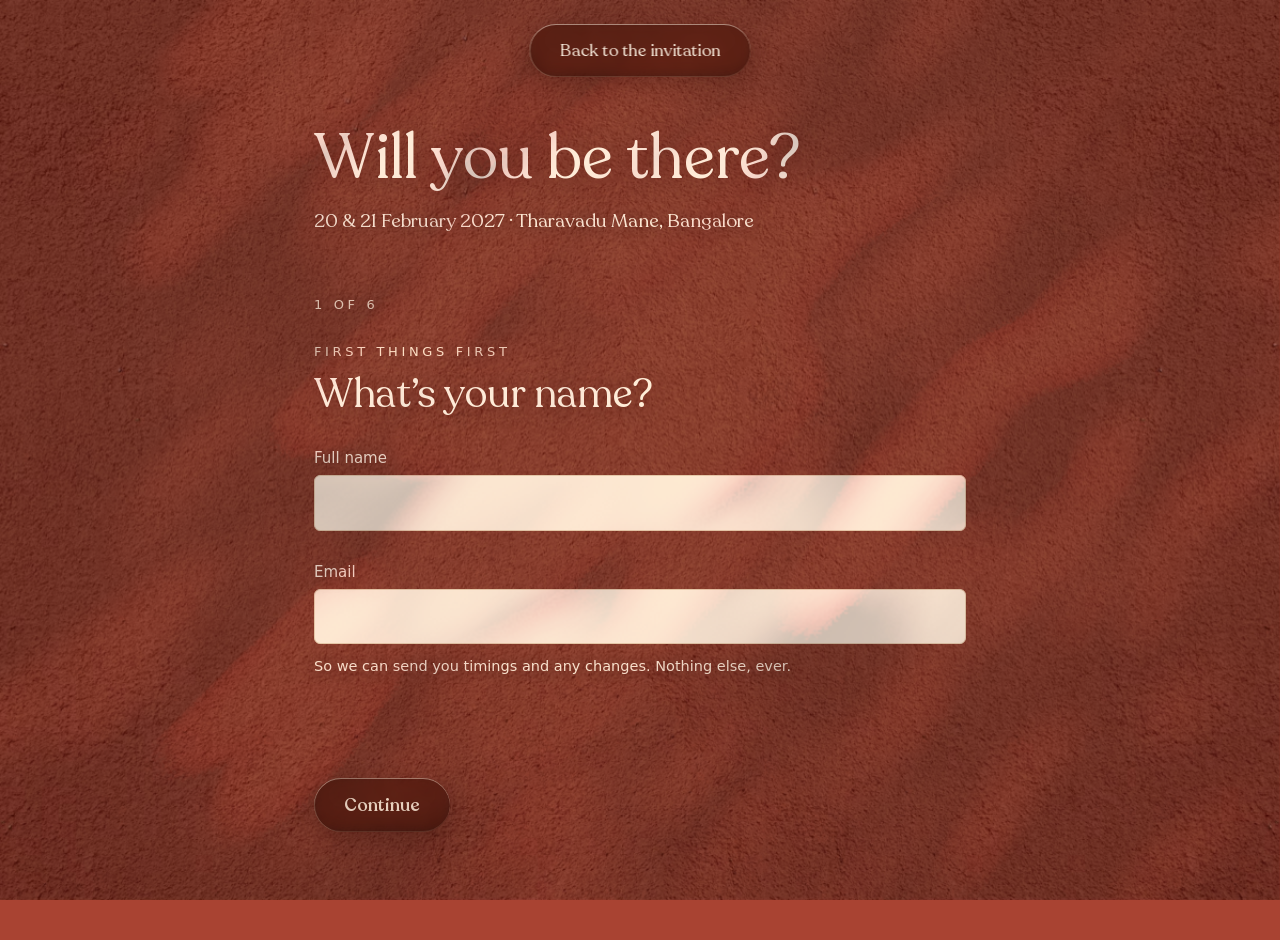
==== rsvp/index.html @ 251cb1b8 "Promote v2 to be the site, and delete the original v2 won. It is now the site.    v2/index.html   ->" ====
<!doctype html>
<html lang="en">
  <head>
    <meta charset="UTF-8" />
    <meta
      name="viewport"
      content="width=device-width, initial-scale=1.0, viewport-fit=cover"
    />
    <meta name="robots" content="noindex" />
    <meta
      name="description"
      content="Let Akriti and Srijan know whether you can be there on 20 and 21 February 2027."
    />
    <title>RSVP &middot; Akriti &amp; Srijan</title>
    <link rel="icon" href="../favicon.svg" type="image/svg+xml" />
    <link rel="stylesheet" href="../styles.css" />
    <script>
      document.documentElement.classList.add("js");
    </script>
  </head>

  <body>
    <!-- ===== THE WALL =====
         Same wall, same shadow, on every page. -->
    <picture class="background-layer" aria-hidden="true">
      <source
        media="(max-width: 600px)"
        type="image/avif"
        srcset="../Assets/background-1200.avif"
      />
      <source
        media="(max-width: 600px)"
        type="image/jpeg"
        srcset="../Assets/background-1200.jpg"
      />
      <source
        type="image/avif"
        srcset="
          ../Assets/background-1200.avif 1200w,
          ../Assets/background-1600.avif 1600w,
          ../Assets/background-3200.avif 3200w
        "
        sizes="100vw"
      />
      <img
        src="../Assets/background-1600.jpg"
        srcset="
          ../Assets/background-1200.jpg 1200w,
          ../Assets/background-1600.jpg 1600w,
          ../Assets/background-3200.jpg 3200w
        "
        sizes="100vw"
        alt=""
        width="3200"
        height="1684"
        decoding="async"
        fetchpriority="high"
      />
    </picture>

    <nav class="site-nav" aria-label="Main">
      <ul class="glass">
        <li><a href="../">Back to the invitation</a></li>
      </ul>
    </nav>

    <main class="content-layer rsvp-page">
      <h1 class="rsvp-title">Will you be there?</h1>
      <p class="rsvp-sub">
        20 &amp; 21 February 2027 &middot; Tharavadu Mane, Bangalore
      </p>

      <!-- One plain form. With scripting it becomes one question at a
           time; without it, every question is simply visible at once and
           the form still submits. Nothing here is hidden by the markup. -->
      <form id="rsvp-form" class="rsvp-flow" novalidate>
        <p class="rsvp-progress" data-progress aria-live="polite" hidden></p>

        <fieldset class="rsvp-step" data-step>
          <legend class="rsvp-q">
            <span class="rsvp-kicker">First things first</span>
            What&rsquo;s your name?
          </legend>
          <label class="rsvp-label" for="rsvp-name">Full name</label>
          <input
            class="rsvp-input"
            id="rsvp-name"
            name="name"
            type="text"
            autocomplete="name"
            required
          />
          <label class="rsvp-label" for="rsvp-email">Email</label>
          <input
            class="rsvp-input"
            id="rsvp-email"
            name="email"
            type="email"
            autocomplete="email"
            required
          />
          <p class="rsvp-help">
            So we can send you timings and any changes. Nothing else, ever.
          </p>
        </fieldset>

        <fieldset class="rsvp-step" data-step>
          <legend class="rsvp-q">
            <span class="rsvp-kicker">The important bit</span>
            Can you make it?
          </legend>
          <div class="rsvp-choices">
            <label class="rsvp-choice">
              <input type="radio" name="attending" value="Yes" required />
              <span>Yes, count me in</span>
            </label>
            <label class="rsvp-choice">
              <input type="radio" name="attending" value="No" />
              <span>Sadly not this time</span>
            </label>
          </div>
        </fieldset>

        <!-- rsvp.js hides and disables this whole block for a "no", and
             the stepper skips any step inside something hidden, so the
             two compose without either knowing about the other. -->
        <div id="rsvp-attending-details">
          <fieldset class="rsvp-step" data-step>
            <legend class="rsvp-q">
              <span class="rsvp-kicker">Numbers</span>
              How many of you are coming?
            </legend>
            <label class="rsvp-label" for="rsvp-guests">
              Including yourself
            </label>
            <input
              class="rsvp-input rsvp-input--short"
              id="rsvp-guests"
              name="guests"
              type="number"
              min="1"
              max="10"
              step="1"
              value="1"
              inputmode="numeric"
            />
            <p class="rsvp-help">
              Your invitation says who it covers. If you are not sure, put what
              you hope for and tell us below.
            </p>
          </fieldset>

          <fieldset class="rsvp-step" data-step>
            <legend class="rsvp-q">
              <span class="rsvp-kicker">At the table</span>
              Anything we should know about food?
            </legend>
            <label class="rsvp-label" for="rsvp-dietary">
              Allergies, or what you do and don&rsquo;t eat
            </label>
            <textarea
              class="rsvp-input"
              id="rsvp-dietary"
              name="dietary"
              rows="3"
            ></textarea>
            <p class="rsvp-help">
              Most of the food will be vegetarian regardless. Leave this blank
              if nothing applies.
            </p>
          </fieldset>
        </div>

        <fieldset class="rsvp-step" data-step>
          <legend class="rsvp-q">
            <span class="rsvp-kicker">Optional</span>
            Anything you&rsquo;d like to tell us?
          </legend>
          <label class="rsvp-label" for="rsvp-note">A note for us</label>
          <textarea
            class="rsvp-input"
            id="rsvp-note"
            name="note"
            rows="4"
          ></textarea>
        </fieldset>

        <fieldset class="rsvp-step" data-step data-review>
          <legend class="rsvp-q">
            <span class="rsvp-kicker">Nearly done</span>
            Does this look right?
          </legend>
          <dl class="rsvp-review" data-review-list></dl>
        </fieldset>

        <!-- Bots fill in everything they can see. Nobody else will ever
             find this, and rsvp.js drops anything that has it filled. -->
        <p class="rsvp-honey" aria-hidden="true">
          <label for="website">Leave this empty</label>
          <input id="website" name="website" type="text" tabindex="-1" autocomplete="off" />
        </p>

        <p class="form-status" id="rsvp-status" role="status" aria-live="polite"></p>

        <div class="rsvp-actions">
          <button class="rsvp-back" type="button" data-back hidden>Back</button>
          <button class="rsvp-next glass" type="button" data-next hidden>
            Continue
          </button>
          <button class="rsvp-send glass" id="rsvp-submit" type="submit">
            Send it
          </button>
        </div>
      </form>
    </main>

    <div class="light-layer" aria-hidden="true">
      <canvas class="light-canvas"></canvas>
    </div>

    <script src="../main.js"></script>
    <script src="../light.js"></script>
    <script src="../rsvp.js"></script>
    <script src="steps.js"></script>
  </body>
</html>
---- styles.css ----
/* ============================================================
   Akriti & Srijan

   One terracotta wall, a collage of real stickers, a Polaroid, one
   headline. That is the whole idea.

   Layers, back to front:
     .background-layer   z 0    the wall photograph
     .content-layer      z 10   collage, headline, page
     .light-layer        z 20   the drifting light, multiply blend
     .site-nav           z 30   the pill nav
     .drawer-root        z 60   the detail sheets, over everything

   The nav has to sit outside .content-layer to reach z 30, because a
   child can never paint above a sibling of its parent.
   ============================================================ */

/* ---------- Recoleta ----------
   Loaded from the local Font/ folder. Only the weights actually used
   are declared, in woff2 with a woff fallback, so this costs about
   110 KB rather than the 9 MB the whole family would.

   Note for design tooling: the "overused font" check flags this. It is
   a false positive. Recoleta is not one of the ubiquitous defaults the
   rule targets (Inter, Roboto, Geist and friends); it is a licensed
   face the owner chose deliberately and supplied the files for, and it
   is the face in the approved design. Keeping it. */
@font-face {
  font-family: "Recoleta";
  src: url("Font/Recoleta-Regular.woff2") format("woff2"),
    url("Font/Recoleta-Regular.woff") format("woff");
  font-weight: 400;
  font-style: normal;
  font-display: swap;
}

@font-face {
  font-family: "Recoleta";
  src: url("Font/Recoleta-Medium.woff2") format("woff2"),
    url("Font/Recoleta-Medium.woff") format("woff");
  font-weight: 500;
  font-style: normal;
  font-display: swap;
}

@font-face {
  font-family: "Recoleta";
  src: url("Font/Recoleta-SemiBold.woff2") format("woff2"),
    url("Font/Recoleta-SemiBold.woff") format("woff");
  font-weight: 600;
  font-style: normal;
  font-display: swap;
}

/* ---------- Tokens ---------- */
:root {
  --wall: #a94332;
  --wall-deep: #8f3527;
  --cream: #fdf6ea;
  --cream-warm: #f6ead6;
  --cream-edge: #e5d4bb;
  --ink: #33241a;
  --ink-soft: #56422f;
  /* Measured, not guessed: at #8a5f28 the small uppercase labels landed at
     4.49:1 against the cream sheet, a hair under the 4.5:1 AA threshold.
     This deeper bronze takes them to 5.3:1. Used by the day-trip times in
     the Bangalore drawer. */
  --brass: #7d5522;

  --font-display: "Recoleta", ui-serif, Georgia, serif;
  --font-body: ui-sans-serif, system-ui, -apple-system, "Segoe UI", Roboto,
    "Helvetica Neue", Arial, sans-serif;

  --space-2: 8px;
  --space-3: 12px;
  --space-4: 16px;
  --space-5: 24px;
  --space-6: 32px;
  --space-7: 48px;
  --space-8: 64px;
  --space-9: 96px;

  --radius: 6px;
  --radius-lg: 14px;

  /* How much of the light reaches the page. It is the same the whole way
     down: the wall and the shadow are meant to run unbroken from the
     collage to the footer, so nothing changes this at runtime. The 26%
     multiply itself lives in light.js as CONFIG.strength. */
  --light-strength: 1;

  --expo: cubic-bezier(0.16, 1, 0.3, 1);
}

* {
  box-sizing: border-box;
}

html,
body {
  width: 100%;
  min-height: 100%;
  margin: 0;
}

html {
  scroll-behavior: smooth;
  background: var(--wall);
}

body {
  min-height: 100vh;
  overflow-x: hidden;
  isolation: isolate;
  background: var(--wall);
  font-family: var(--font-body);
  color: var(--ink);
}

@media (prefers-reduced-motion: reduce) {
  html {
    scroll-behavior: auto;
  }
}

/* ---------- The fixed layers ----------
   Sized to the viewport plus --chrome-inset, which main.js measures. On
   phones the browser toolbars overlay the page, so every viewport unit
   reports a height shorter than the physical screen and a 100vh layer
   stops short of the bottom. Extending past it is the only way to
   paint the wall behind the toolbar. Zero on desktop. */
.background-layer,
.light-layer {
  position: fixed;
  top: 0;
  left: 0;
  display: block;
  width: 100vw;
  height: calc(100vh + var(--chrome-inset, 0px));
  pointer-events: none;
}

.background-layer {
  z-index: 0;
}

/* Multiply, matching microsoft.ai. The canvas paints near-white where
   the light pools and a gently tinted grey elsewhere, so multiplying
   leaves the wall's own colour alone under the light and shades it
   everywhere else. White in the canvas means "do not touch this
   pixel", which is why the wall colour never shifts. */
.light-layer {
  z-index: 20;
  overflow: hidden;
  mix-blend-mode: multiply;
  opacity: var(--light-strength);
}

.background-layer img,
.light-canvas {
  display: block;
  width: 100%;
  height: 100%;
  object-fit: cover;
}

.light-canvas {
  /* The canvas is drawn at half size and stretched. Everything in it is
     soft enough that nobody can tell, and it costs a quarter as much. */
  width: 100%;
  height: 100%;
}

@supports not (mix-blend-mode: multiply) {
  .light-layer {
    display: none;
  }
}

.content-layer {
  position: relative;
  z-index: 10;
  width: 100%;
}

/* ============================================================
   LIQUID GLASS

   Used by the nav pill and the RSVP button. Four qualities were asked
   for, and each maps to a specific layer:

     refraction   a heavier blur confined to the outer band, so the
                  middle stays sharp and the rim smears. That contrast
                  between a clear centre and a distorted edge is what the
                  eye reads as thickness. It is not true refraction: see
                  the note below.
     dispersion   a warm-to-cool gradient in `screen`, masked to the same
                  band, giving the faint colour fringe real glass throws.
     depth        inset shadows: a bright lip where light enters, a
                  dimmer bounce opposite, and a soft inner core shadow.
     light angle  all of the above are oriented to one source, up and to
                  the left, matching the direction the wall shadow falls.

   ⚠️ WHAT THIS DELIBERATELY IS NOT.
   The first attempt used an SVG feDisplacementMap over a duplicated copy
   of the wall, which is the usual recipe for geometric refraction on the
   web. It was built and rejected: the duplicated wall is opaque, so it
   painted over the collage and the Polaroid, and showed bare terracotta
   everywhere the real backdrop was not bare terracotta, which is most of
   where the nav travels. Screenshots are unambiguous.

   The alternative, `backdrop-filter: url(#filter)`, is unimplemented in
   Chromium and unreliable elsewhere, so genuinely bending a moving
   backdrop is not available cross-browser at all. What is here works
   over any backdrop, which matters because the nav is fixed and passes
   over the wall, a photograph and cream card stock as you scroll.

   Cost was measured before any of this was built, with four pills over
   the animating WebGL light: identical to baseline at 1x CPU, and at 6x
   CPU throttling the median frame was unchanged with no frame over 20ms.
   ============================================================ */
.glass {
  position: relative;
  isolation: isolate;
  border-radius: 999px;
  /* The tint is not decoration. The nav is fixed, so it crosses the
     venue photograph and the cream Polaroid cards as you scroll, and
     without a dark base the cream label loses contrast over both. */
  background: rgba(52, 18, 11, 0.52);
  backdrop-filter: blur(5px) saturate(1.28);
  -webkit-backdrop-filter: blur(5px) saturate(1.28);
  box-shadow:
    /* the lip, where the light enters */
    inset 0 1px 0 rgba(255, 240, 224, 0.5),
    inset 1px 0 0 rgba(255, 235, 214, 0.22),
    /* the bounce on the far side */ inset 0 -1px 0 rgba(255, 224, 200, 0.14),
    /* the body of the glass reading as thickness */
      inset 0 -10px 22px -14px rgba(30, 8, 4, 0.5),
    /* and what it casts on the wall */ 0 6px 22px rgba(46, 14, 7, 0.3);
}

/* Refraction: the same backdrop again, blurred much harder, but masked
   away from the middle. `backdrop-filter` on a descendant of an element
   that already has one filters the parent's result, so the rim ends up
   carrying both blurs while the centre carries only the light one. */
.glass::before {
  content: "";
  position: absolute;
  inset: 0;
  z-index: -1;
  border-radius: inherit;
  backdrop-filter: blur(17px) saturate(1.5) brightness(1.05);
  -webkit-backdrop-filter: blur(17px) saturate(1.5) brightness(1.05);
  -webkit-mask-image: radial-gradient(
    115% 250% at 50% 50%,
    transparent 42%,
    #000 88%
  );
  mask-image: radial-gradient(115% 250% at 50% 50%, transparent 42%, #000 88%);
  pointer-events: none;
}

/* Dispersion: warm on the side the light comes from, cool opposite,
   confined to the same band so it reads as a fringe rather than a wash. */
.glass::after {
  content: "";
  position: absolute;
  inset: 0;
  z-index: -1;
  border-radius: inherit;
  background: linear-gradient(
    150deg,
    rgba(255, 196, 130, 0.55) 0%,
    rgba(255, 255, 255, 0) 42%,
    rgba(255, 255, 255, 0) 58%,
    rgba(150, 200, 255, 0.42) 100%
  );
  mix-blend-mode: screen;
  opacity: 0.5;
  -webkit-mask-image: radial-gradient(
    110% 230% at 50% 50%,
    transparent 46%,
    #000 92%
  );
  mask-image: radial-gradient(110% 230% at 50% 50%, transparent 46%, #000 92%);
  pointer-events: none;
}

/* Anyone who cannot have it, or has asked not to, gets a solid pill.
   The label colour does not change, so contrast is the same or better in
   every one of these cases. */
@supports not (backdrop-filter: blur(1px)) {
  .glass {
    background: rgba(52, 18, 11, 0.94);
  }
  .glass::before,
  .glass::after {
    display: none;
  }
}

@media (prefers-reduced-transparency: reduce) {
  .glass {
    background: #3d1409;
    backdrop-filter: none;
    -webkit-backdrop-filter: none;
  }
  .glass::before,
  .glass::after {
    display: none;
  }
}

@media (prefers-contrast: more) {
  .glass {
    background: #300f06;
    backdrop-filter: none;
    -webkit-backdrop-filter: none;
    box-shadow: inset 0 0 0 1px #fff3e4;
  }
  .glass::before,
  .glass::after {
    display: none;
  }
}

/* ---------- The RSVP button ---------- */
.btn-glass {
  display: inline-block;
  padding: clamp(12px, 1.2vw, 18px) clamp(24px, 2.4vw, 36px);
  font-family: var(--font-display);
  font-weight: 500;
  font-size: clamp(15px, 1.32vw, 20px);
  letter-spacing: 0.01em;
  color: #fff4e6;
  text-decoration: none;
  white-space: nowrap;
  transition:
    transform 300ms var(--expo),
    box-shadow 300ms var(--expo);
}

.btn-glass:hover {
  transform: translateY(-2px);
}

.btn-glass:focus-visible {
  outline: 3px solid #ffe9c9;
  outline-offset: 4px;
}

/* ============================================================
   PILL NAV
   ============================================================ */
.site-nav {
  position: fixed;
  top: var(--space-5);
  left: 50%;
  z-index: 30;
  transform: translateX(-50%);
}

/* Hidden only when scripting is available, so that if JavaScript never
   runs the nav is simply there from the start. */
.js .site-nav {
  opacity: 0;
  transition: opacity 700ms ease;
}

.js .site-nav.is-ready {
  opacity: 1;
}

.site-nav ul {
  display: flex;
  align-items: center;
  gap: var(--space-2);
  margin: 0;
  padding: 6px;
  list-style: none;
}

.site-nav a {
  display: block;
  padding: 9px var(--space-5);
  border-radius: 999px;
  font-family: var(--font-display);
  font-size: 17px;
  color: #fdf1e2;
  text-decoration: none;
  white-space: nowrap;
  transition: background-color 200ms ease, color 200ms ease;
}

/* Hover darkens rather than lightens, so the cream label keeps its contrast.
   The current section is the one that gets the solid cream chip, which makes
   "where am I" unmistakable without colliding with the hover state. */
.site-nav a:hover,
.site-nav a:focus-visible {
  background: rgba(30, 8, 4, 0.34);
}

.site-nav a.is-active {
  background: rgba(253, 246, 234, 0.94);
  color: #55200f;
}

.site-nav a.is-active:hover,
.site-nav a.is-active:focus-visible {
  background: #fdf6ea;
}

/* ============================================================
   THE COLLAGE

   A fixed-ratio stage. The stage keeps one aspect ratio and every piece
   inside it, including the headline, is positioned as a percentage of
   that box. So the whole composition scales as a single locked unit
   instead of drifting apart as the window changes shape.

   Sizes are in cqw, which is a percentage of the STAGE's width rather
   than the viewport's. That matters once the stage stops filling the
   window: with vw the type would keep growing after the artwork had
   stopped, and the two would come apart.

   Stacking is DOM order, not z-index. The Polaroid sits in the middle of
   the list: everything before it is behind and flies outward from under
   it, everything after is in front and flies inward from off-screen.

   There are two arrangements, both deliberate, neither random. The wide
   one matches the Figma. The tall one below 760px is repacked so the
   pieces stay large enough to read on a phone.
   ============================================================ */
.hero {
  position: relative;
  display: grid;
  place-items: center;
  min-height: 100svh;
  padding: 0;
  overflow: hidden;
}

.hero-stage {
  position: relative;
  width: 100%;
  max-width: 1600px;
  aspect-ratio: 1512 / 982;
  /* Makes cqw inside resolve against this box. */
  container-type: inline-size;
}

.headline {
  position: absolute;
  /* The 1% nudge right and the top value are both measured, not eyeballed:
     the Figma headline's ink sits at x 153..1383, y 186 down. */
  left: 5%;
  top: 18.05%;
  width: 92%;
  margin: 0;
  font-family: var(--font-display);
  font-weight: 500;
  /* Solved, not guessed. The headline's INK spans x 153..1383 in the
     1512-wide Figma, so 81.35% of the frame. Ours was measured the same
     way, by thresholding the rendered pixels rather than reading the
     layout box, because the layout box includes side bearing the eye
     does not see. 114.31px gave 1084px of ink, so 1230px needs 129.7px,
     which is 8.578cqw. Change the wording and this needs re-solving. */
  font-size: 8.578cqw;
  line-height: 0.94;
  letter-spacing: -0.018em;
  text-align: center;
  color: #fffaf2;
  text-shadow: 0 3px 30px rgba(60, 16, 8, 0.4);
}

.js .headline {
  opacity: 0;
}

.collage {
  position: absolute;
  inset: 0;
}

/* Wraps each piece so the mouse parallax has something to move that is
   not the same element the intro is animating. Two transforms on one
   element would fight. */
.layer {
  position: absolute;
  inset: 0;
  will-change: transform;
}

/* Each piece carries its own character:
     --x / --y    where its centre sits, in % of the stage
     --w          how wide it is, in % of the stage
     --rot        how far it tilts
     --px / --py  how far it drifts with the cursor, and in which
                  direction. Negative drifts against the cursor, which
                  is what separates neighbouring pieces.
     --pr         how far it rocks
     --pl         how quickly it chases the cursor. Lower is laggier, so
                  the piece trails its neighbours instead of moving in
                  lockstep. */
.piece {
  position: absolute;
  left: var(--x);
  top: var(--y);
  width: var(--w);
  --rot: 0deg;
  --px: 1;
  --py: 1;
  --pr: 0;
  --pl: 0.08;
  transform: translate(-50%, -50%) rotate(var(--rot));
}

.js .piece {
  opacity: 0;
}

.piece img {
  display: block;
  width: 100%;
  height: auto;
}

/* ---------- Wide arrangement: measured off the Figma ----------
   --x and --y are the centre of each piece as a percentage of the
   1512 x 982 stage; --w is its width on the same scale. */

/* behind the Polaroid */
.p-kolam {
  --x: 34.6%;
  --y: 82.7%;
  --w: 11.2%;
  --rot: 0deg;
  --px: 0.35;
  --py: 0.3;
  --pl: 0.05;
  /* Chalk on a doorstep, not a watermark. It sits low and left where the
     Figma puts it, clear of the Polaroid, so it actually reads. */
  opacity: 0.85;
}

.p-stamp {
  --x: 20%;
  --y: 33.6%;
  --w: 7.4%;
  --rot: -4deg;
  --px: 0.9;
  --py: 0.5;
  --pr: -0.5;
  --pl: 0.085;
}

.p-bell {
  --x: 29.4%;
  --y: 35.9%;
  --w: 6.2%;
  --rot: 2deg;
  --px: 0.75;
  --py: 0.42;
  --pr: 0.6;
  --pl: 0.07;
}

.p-sun {
  --x: 44.2%;
  --y: 32.7%;
  --w: 10.8%;
  --rot: -1deg;
  --px: 0.5;
  --py: 0.35;
  --pr: -0.3;
  --pl: 0.06;
}

.p-postcard {
  --x: 71.8%;
  --y: 44%;
  --w: 14.2%;
  --rot: 3deg;
  --px: 0.55;
  --py: 0.3;
  --pr: 0.35;
  --pl: 0.062;
}

.p-stamp-blr {
  --x: 79.9%;
  --y: 36.4%;
  --w: 6.5%;
  --rot: -5deg;
  --px: 0.85;
  --py: 0.5;
  --pr: -0.6;
  --pl: 0.09;
}

.p-coconut {
  --x: 17.5%;
  --y: 52.2%;
  --w: 12.2%;
  --rot: -2deg;
  --px: 0.6;
  --py: 0.45;
  --pr: 0.3;
  --pl: 0.065;
}

.p-lotus {
  --x: 27.1%;
  --y: 54.7%;
  --w: 9.6%;
  --rot: 1deg;
  --px: 0.7;
  --py: -0.4;
  --pr: -0.45;
  --pl: 0.075;
}

.p-couple {
  --x: 21.3%;
  --y: 73.4%;
  --w: 13.2%;
  --rot: -1deg;
  --px: 0.65;
  --py: -0.5;
  --pr: 0.4;
  --pl: 0.08;
}

.p-musicians {
  --x: 84.3%;
  --y: 52.7%;
  --w: 12%;
  --rot: 2deg;
  --px: 0.8;
  --py: 0.4;
  --pr: -0.4;
  --pl: 0.078;
}

.p-rickshaw {
  --x: 81.4%;
  --y: 71.3%;
  --w: 17.2%;
  --rot: -1deg;
  --px: 0.7;
  --py: -0.45;
  --pr: 0.3;
  --pl: 0.072;
}

/* the anchor */
.p-polaroid {
  --x: 50%;
  --y: 54.5%;
  --w: 36.5%;
  --rot: -2deg;
  --px: 0.3;
  --py: 0.22;
  --pr: 0.18;
  --pl: 0.06;
}

/* in front of the Polaroid */
.p-chai {
  --x: 30.3%;
  --y: 64.7%;
  --w: 4.9%;
  --rot: 3deg;
  --px: 0.95;
  --py: -0.6;
  --pr: -0.7;
  --pl: 0.095;
}

.p-marigold-a {
  --x: 69.9%;
  --y: 67.4%;
  --w: 9.6%;
  --rot: -3deg;
  --px: 0.9;
  --py: -0.55;
  --pr: 0.6;
  --pl: 0.09;
}

.p-marigold-b {
  --x: 31.7%;
  --y: 78.4%;
  --w: 7.3%;
  --rot: 4deg;
  --px: 0.85;
  --py: -0.6;
  --pr: -0.5;
  --pl: 0.088;
}

.p-dosa {
  --x: 53.5%;
  --y: 81.6%;
  --w: 12.6%;
  --rot: 2deg;
  --px: 0.5;
  --py: -0.75;
  --pr: 0.35;
  --pl: 0.085;
}

.p-bangles {
  --x: 69.2%;
  --y: 81.8%;
  --w: 13.6%;
  --rot: -2deg;
  --px: 0.75;
  --py: -0.65;
  --pr: -0.4;
  --pl: 0.082;
}

/* ---------- Tall arrangement ----------
   A phone is nothing like a 1.5:1 letterbox. Scaling the wide layout
   down would leave every sticker too small to recognise, so the stage
   changes shape and the pieces are repacked around a bigger Polaroid.
   Still one fixed composition, still no randomness. */
@media (max-width: 760px) {
  /* ---------- Tall arrangement ----------
     Not a shrunken copy of the wide one. The pieces are repacked into a
     taller box so they stay large enough to read on a phone, and the
     whole collage is pushed down the stage so the headline has room to
     sit above it rather than underneath it. */
  .hero-stage {
    aspect-ratio: 400 / 700;
  }

  .headline {
    top: 4%;
    left: 2%;
    width: 96%;
    font-size: 15cqw;
    line-height: 0.98;
  }

  .p-kolam {
    --x: 33%;
    --y: 73.5%;
    --w: 30%;
  }
  .p-stamp {
    --x: 13%;
    --y: 29.1%;
    --w: 15%;
  }
  .p-bell {
    --x: 28%;
    --y: 27.1%;
    --w: 12%;
  }
  .p-sun {
    --x: 50%;
    --y: 24.3%;
    --w: 20%;
  }
  .p-postcard {
    --x: 78%;
    --y: 31.9%;
    --w: 25%;
  }
  .p-stamp-blr {
    --x: 90%;
    --y: 24.7%;
    --w: 13%;
  }
  .p-coconut {
    --x: 12%;
    --y: 45.5%;
    --w: 24%;
  }
  .p-lotus {
    --x: 20%;
    --y: 58.3%;
    --w: 19%;
  }
  .p-couple {
    --x: 21%;
    --y: 71.9%;
    --w: 27%;
  }
  .p-musicians {
    --x: 87%;
    --y: 47.9%;
    --w: 24%;
  }
  .p-rickshaw {
    --x: 82%;
    --y: 63.9%;
    --w: 33%;
  }
  .p-polaroid {
    --x: 50%;
    --y: 49.5%;
    --w: 68%;
  }
  .p-chai {
    --x: 14%;
    --y: 36.7%;
    --w: 9%;
  }
  .p-marigold-a {
    --x: 76%;
    --y: 55.9%;
    --w: 18%;
  }
  .p-marigold-b {
    --x: 34%;
    --y: 64.7%;
    --w: 14%;
  }
  .p-dosa {
    --x: 52%;
    --y: 77.5%;
    --w: 25%;
  }
  .p-bangles {
    --x: 72%;
    --y: 75.1%;
    --w: 27%;
  }
}


/* ============================================================
   THE STOP-MOTION ASSEMBLY

   The whole effect rests on one CSS feature: steps(). A normal easing
   curve moves a piece through every intermediate position, which reads
   as a smooth glide. steps(n) holds each position and then jumps, which
   is exactly what a camera does when it photographs a paper cut-out,
   moves it a little, and photographs it again.

   Real stop motion is shot at 12 frames a second, so the step counts
   below are chosen to land near that rate over the distance travelled.

   Two groups move in opposite directions:

     behind the Polaroid   start hidden at its centre, step OUTWARD
     in front of it        start beyond the screen, step INWARD

   The rotation runs as a SECOND animation on a different step count, so
   position and angle never land on the same beat. That mismatch is what
   stops it feeling like a machine: real cut-outs nudged by hand are
   never perfectly registered.
   ============================================================ */
:root {
  --frames: 14; /* position steps, roughly 12fps over the distance */
  --frames-rot: 9; /* rotation steps: deliberately not a factor of 14 */
  --assemble-dur: 820ms;
  --polaroid-dur: 520ms;
  --polaroid-delay: 40ms;
  /* The fan starts well before the Polaroid has settled. Waiting for it
     left over a second of nothing but a Polaroid slowly growing, and all
     the actual movement crammed into the last third. */
  --fan-start: 260ms;
  --fan-step: 30ms;
  --headline-delay: 900ms;
}

/* The Polaroid arrives first and alone, so there is something for the
   rest of the composition to come out from behind. */
.intro-play .p-polaroid {
  animation: pol-in var(--polaroid-dur) steps(11, end) var(--polaroid-delay)
    both;
}

@keyframes pol-in {
  from {
    opacity: 1;
    transform: translate(-50%, -50%) translateY(20%) scale(0.8)
      rotate(calc(var(--rot) + 5deg));
  }
  to {
    opacity: 1;
    transform: translate(-50%, -50%) rotate(var(--rot));
  }
}

/* Everything else. These start at opacity 1, not 0: the pieces are not
   fading in, they are solid the whole time and simply hidden, either
   behind the Polaroid or beyond the edge of the screen. That is what
   sells the paper-cut-out illusion.

   ⚠️ The per-piece stagger rides on --fan-delay rather than on a more
   specific selector. `:not()` counts towards specificity, so this rule
   scores higher than a plain `.intro-play .p-stamp`, and the shorthand's
   implicit `animation-delay: 0` used to beat every per-piece rule. Every
   piece then animated at once. Do not "simplify" this back. */
.intro-play .piece:not(.p-polaroid) {
  animation:
    assemble var(--assemble-dur) steps(var(--frames), end) var(--fan-delay, 0ms)
      both,
    wobble var(--assemble-dur) steps(var(--frames-rot), end)
      var(--fan-delay, 0ms) both,
    reveal 1ms linear var(--fan-delay, 0ms) both;
}

/* Without this the pieces would be on screen from the very first frame,
   bunched at the Polaroid's centre, waiting for their delay to elapse.
   `animation-fill-mode: both` fills BACKWARDS during a delay, so the
   `from` keyframe is painted the whole time the piece is meant to be
   waiting. This flips them on at the exact moment they start moving, in
   a single step, so nothing fades. */
@keyframes reveal {
  from {
    opacity: 0;
  }
  to {
    opacity: 1;
  }
}

/* Pieces behind the Polaroid: bunched at its centre, then stepping out.

   ⚠️ Every default here is a var() FALLBACK, not a separate rule. There
   used to be a `.piece:not(.p-polaroid) { --from-x: 0cqw; ... }` block
   holding these defaults, and because `:not()` counts towards
   specificity it scored (0,2,0) against each per-piece rule's (0,1,0).
   It silently beat all seventeen of them, so no piece ever travelled and
   the whole assembly collapsed into a plain zoom. This is the same trap
   that --fan-delay hit. Do not reintroduce a defaults rule. */
@keyframes assemble {
  from {
    opacity: 1;
    transform: translate(-50%, -50%)
      translate(var(--from-x, 0cqw), var(--from-y, 0cqw))
      scale(var(--from-scale, 0.6));
  }
  to {
    opacity: 1;
    transform: translate(-50%, -50%) translate(0, 0) scale(1);
  }
}

@keyframes wobble {
  from {
    rotate: calc(var(--rot) + var(--from-rot, 8deg));
  }
  to {
    rotate: var(--rot);
  }
}

/* Because `assemble` owns `transform`, the resting tilt has to be
   applied through the separate `rotate` property or the two would
   overwrite each other. */
.intro-play .piece:not(.p-polaroid) {
  rotate: var(--rot);
}

/* ---------- behind: emerge from under the Polaroid ----------
   Every offset here is COMPUTED, not eyeballed: it is the exact vector
   from the piece's resting centre back to the Polaroid's centre, so all
   eleven start stacked underneath it and step outward to their places.

   The unit is cqw, a percentage of the stage's width, because that is
   the same coordinate space --x and --y live in. Percentages would not
   work: inside translate() a percentage resolves against the element's
   OWN box, so the same number means a different distance for every
   piece. That was the bug: a "60%" nudge on a small sticker is 100px,
   nowhere near the Polaroid.

   Vertical offsets are also in cqw, scaled by 982/1512, because the
   stage is that much shorter than it is wide. */
.p-kolam {
  --from-x: 15.4cqw;
  --from-y: -18.3cqw;
  --fan-delay: calc(var(--fan-start) + 0 * var(--fan-step));
  --from-rot: -6deg;
}
.p-stamp {
  --from-x: 30cqw;
  --from-y: 13.6cqw;
  --fan-delay: calc(var(--fan-start) + 2 * var(--fan-step));
  --from-rot: 10deg;
}
.p-bell {
  --from-x: 20.6cqw;
  --from-y: 12.1cqw;
  --fan-delay: calc(var(--fan-start) + 4 * var(--fan-step));
  --from-rot: -12deg;
}
.p-sun {
  --from-x: 5.8cqw;
  --from-y: 14.2cqw;
  --fan-delay: calc(var(--fan-start) + 5 * var(--fan-step));
  --from-rot: 7deg;
}
.p-postcard {
  --from-x: -21.8cqw;
  --from-y: 6.8cqw;
  --fan-delay: calc(var(--fan-start) + 7 * var(--fan-step));
  --from-rot: -9deg;
}
.p-stamp-blr {
  --from-x: -29.9cqw;
  --from-y: 11.8cqw;
  --fan-delay: calc(var(--fan-start) + 8 * var(--fan-step));
  --from-rot: 11deg;
}
.p-coconut {
  --from-x: 32.5cqw;
  --from-y: 1.5cqw;
  --fan-delay: calc(var(--fan-start) + 10 * var(--fan-step));
  --from-rot: -8deg;
}
.p-lotus {
  --from-x: 22.9cqw;
  --from-y: -0.1cqw;
  --fan-delay: calc(var(--fan-start) + 11 * var(--fan-step));
  --from-rot: 9deg;
}
.p-couple {
  --from-x: 28.7cqw;
  --from-y: -12.3cqw;
  --fan-delay: calc(var(--fan-start) + 13 * var(--fan-step));
  --from-rot: -7deg;
}
.p-musicians {
  --from-x: -34.3cqw;
  --from-y: 1.2cqw;
  --fan-delay: calc(var(--fan-start) + 14 * var(--fan-step));
  --from-rot: 8deg;
}
.p-rickshaw {
  --from-x: -31.4cqw;
  --from-y: -10.9cqw;
  --fan-delay: calc(var(--fan-start) + 15 * var(--fan-step));
  --from-rot: -6deg;
}

/* ---------- in front: fly in from beyond the screen ----------
   These sit on top of the Polaroid, so they cannot hide behind it. They
   come from off-stage instead.

   The distance is a sum of two units on purpose. The cqw part clears
   the piece from its own resting place to the edge of the stage; the
   vw / vh part clears the gap between the stage and the edge of the
   window, which only exists on screens wider than the 1600px cap. One
   unit alone would leave a piece visible on the bare wall beside the
   stage on a very wide monitor.

   Directions are spread deliberately. Sending all five in from the
   bottom, which is what the nearest edge works out to be for most of
   them, reads as a single mechanical sweep. */
.p-chai {
  --from-x: calc(-40.8cqw - 26vw);
  --from-y: -1.7cqw;
  --from-scale: 1;
  --fan-delay: calc(var(--fan-start) + 1 * var(--fan-step));
  --from-rot: 24deg;
}
.p-marigold-a {
  --from-x: calc(42.9cqw + 26vw);
  --from-y: -2.1cqw;
  --from-scale: 1;
  --fan-delay: calc(var(--fan-start) + 3 * var(--fan-step));
  --from-rot: -21deg;
}
.p-marigold-b {
  --from-x: calc(-43.4cqw - 26vw);
  --from-y: -3.9cqw;
  --from-scale: 1;
  --fan-delay: calc(var(--fan-start) + 6 * var(--fan-step));
  --from-rot: 19deg;
}
.p-dosa {
  --from-x: -0.9cqw;
  --from-y: calc(26.3cqw + 26vh);
  --from-scale: 1;
  --fan-delay: calc(var(--fan-start) + 9 * var(--fan-step));
  --from-rot: -17deg;
}
.p-bangles {
  --from-x: calc(45.6cqw + 26vw);
  --from-y: -4.4cqw;
  --from-scale: 1;
  --fan-delay: calc(var(--fan-start) + 12 * var(--fan-step));
  --from-rot: 16deg;
}

/* ---------- travel on a phone ----------
   ⚠️ This has to come AFTER the wide travel values, not inside the
   arrangement block further up. A media query adds no specificity, so
   `.p-sun` inside `@media` and `.p-sun` outside it score the same and
   source order decides. When these lived up with the rest of the phone
   layout the desktop vectors below simply overwrote them, and pieces
   started in the wrong place and were left uncovered by the Polaroid.

   Same calculation as the wide one, run again against the 400 x 700
   stage, so pieces still start stacked under the Polaroid or beyond the
   edge of the phone. */
@media (max-width: 760px) {
  .p-kolam {
    --from-x: 17cqw;
    --from-y: -42.0cqw;
  }
  .p-stamp {
    --from-x: 37cqw;
    --from-y: 35.7cqw;
  }
  .p-bell {
    --from-x: 22cqw;
    --from-y: 39.2cqw;
  }
  .p-sun {
    --from-x: 0cqw;
    --from-y: 44.1cqw;
  }
  .p-postcard {
    --from-x: -28cqw;
    --from-y: 30.8cqw;
  }
  .p-stamp-blr {
    --from-x: -40cqw;
    --from-y: 43.4cqw;
  }
  .p-coconut {
    --from-x: 38cqw;
    --from-y: 7.0cqw;
  }
  .p-lotus {
    --from-x: 30cqw;
    --from-y: -15.4cqw;
  }
  .p-couple {
    --from-x: 29cqw;
    --from-y: -39.2cqw;
  }
  .p-musicians {
    --from-x: -37cqw;
    --from-y: 2.8cqw;
  }
  .p-rickshaw {
    --from-x: -32cqw;
    --from-y: -25.2cqw;
  }
  .p-chai {
    --from-x: calc(-26.5cqw - 30vw);
    --from-y: 4.5cqw;
  }
  .p-marigold-a {
    --from-x: calc(41cqw + 30vw);
    --from-y: -2.2cqw;
  }
  .p-marigold-b {
    --from-x: calc(-49cqw - 30vw);
    --from-y: -5.3cqw;
  }
  .p-dosa {
    --from-x: -0.4cqw;
    --from-y: calc(51.1cqw + 30vh);
  }
  .p-bangles {
    --from-x: calc(49.5cqw + 30vw);
    --from-y: -9.0cqw;
  }
}
/* The headline is the one thing that does not stutter. It is type, not
   paper, so it simply resolves once the cut-outs have landed. */
.intro-play .headline {
  animation: fadeUp 900ms var(--expo) var(--headline-delay) forwards;
}

@keyframes fadeUp {
  from {
    opacity: 0;
    transform: translateY(20px);
  }
  to {
    opacity: 1;
    transform: none;
  }
}

/* Anyone who has asked their system to reduce motion sees the finished
   composition immediately, with no movement at all. The mouse parallax
   is switched off for them too, in main.js. */
@media (prefers-reduced-motion: reduce) {
  .intro-play .piece,
  .intro-play .headline,
  .intro-play .collage {
    animation-duration: 1ms !important;
    animation-delay: 0ms !important;
  }
}
/* ============================================================
/* ============================================================
   THE PAGE BELOW THE COLLAGE

   The cream panels are gone. Every word from here down sits directly on
   the wall, with the same shadow falling across it that falls across the
   collage, exactly as the Figma has it.

   That has one hard consequence worth stating: cream type on terracotta
   is a far tighter contrast budget than dark type on cream. Nothing here
   is small, nothing is dense, and every size below has been chosen so
   the text survives the darkest part of the light passing over it.

   Sizes come from the Figma, measured off the 1512-wide export rather
   than eyeballed. They are expressed with clamp() against vw so they
   scale down sensibly rather than snapping at a breakpoint.
   ============================================================ */
.invite,
.details {
  position: relative;
  z-index: 4;
  margin: 0 auto;
  padding: 0 var(--space-5);
  /* 1208px of cards plus the 24px gutters either side. The Figma puts the
     three cards at x 152..1360, each 318 wide with 127 between them, and
     this is the width that reproduces exactly that. */
  max-width: 1256px;
  text-align: center;
}

.invite {
  padding-top: clamp(56px, 8.3vw, 126px);
}

/* The two small lines that frame the date: "and we'd love for you to be
   there on" and "at". Figma has them at 29px on a 1512 frame. */
.kicker {
  margin: 0;
  font-family: var(--font-display);
  font-weight: 400;
  font-size: clamp(17px, 1.92vw, 29px);
  line-height: 1.4;
  color: #fdf6ed;
  text-shadow: 0 2px 18px rgba(60, 16, 8, 0.45);
}

.kicker-at {
  margin-top: clamp(40px, 6.4vw, 97px);
}

/* The date, and "See you there!", are the two largest things on the
   page. Figma puts both at 100px. */
.display,
.signoff {
  margin: clamp(14px, 2.8vw, 42px) 0 0;
  font-family: var(--font-display);
  font-weight: 400;
  font-size: clamp(40px, 6.6vw, 100px);
  line-height: 1.02;
  letter-spacing: -0.012em;
  color: #fffaf2;
  text-shadow: 0 3px 30px rgba(60, 16, 8, 0.42);
}

/* ---------- The venue photograph ----------
   Already a Polaroid: the frame is baked into the image, so there is no
   border here to go out of step with it. */
.venue-shot {
  margin: clamp(30px, 5.1vw, 77px) auto 0;
  width: min(72vw, 1100px);
}

.venue-shot img {
  display: block;
  width: 100%;
  height: auto;
  filter: drop-shadow(0 18px 44px rgba(46, 12, 6, 0.4));
}

.venue-name {
  margin: clamp(28px, 5.1vw, 77px) 0 0;
  font-family: var(--font-display);
  font-weight: 400;
  font-size: clamp(26px, 3.5vw, 53px);
  line-height: 1.24;
  color: #f6efe6;
  text-shadow: 0 2px 22px rgba(60, 16, 8, 0.45);
}

/* The city sits a shade warmer than the house, as in the Figma, but not
   so far that it drops out of contrast. */
.venue-name span {
  color: #f9e3d4;
}

.cta-wrap {
  margin: clamp(34px, 6.9vw, 105px) 0 0;
}

.micro {
  margin: clamp(12px, 1.6vw, 24px) 0 0;
  font-size: clamp(13px, 1vw, 15px);
  letter-spacing: 0.02em;
  color: #faf0e5;
  text-shadow: 0 2px 14px rgba(60, 16, 8, 0.5);
}

/* ---------- Dividers ----------
   A hairline, not a border. Kept narrow so it reads as a pause in the
   page rather than a rule across it. */
.rule {
  position: relative;
  z-index: 4;
  width: min(260px, 40vw);
  margin: clamp(48px, 7.3vw, 110px) auto;
  border: 0;
  border-top: 1px solid rgba(255, 244, 232, 0.4);
}

/* ---------- The three detail cards ---------- */
.details-title {
  margin: 0;
  font-family: var(--font-display);
  font-weight: 400;
  font-size: clamp(20px, 2.25vw, 34px);
  line-height: 1.35;
  color: #fdf7ef;
  text-shadow: 0 2px 20px rgba(60, 16, 8, 0.45);
}

.card-row {
  display: grid;
  grid-template-columns: repeat(3, 1fr);
  gap: clamp(20px, 8.4vw, 127px);
  margin: clamp(40px, 6.7vw, 101px) 0 0;
  padding: 0;
  list-style: none;
}

/* The card is a button, not a link: it opens a drawer in place rather
   than going anywhere, and a screen reader should be told which. */
.card {
  display: block;
  width: 100%;
  padding: 0;
  border: 0;
  background: none;
  color: inherit;
  font: inherit;
  cursor: pointer;
  transition:
    transform 320ms var(--expo),
    filter 320ms var(--expo);
}

.card-shot {
  display: block;
}

.card-shot img {
  display: block;
  width: 100%;
  height: auto;
  filter: drop-shadow(0 12px 30px rgba(46, 12, 6, 0.34));
}

/* The label sits in the Polaroid's white margin, which is why it is
   positioned rather than flowed: the blank frame has a fixed 536 x 660
   geometry and the caption band is the bottom fifth of it. */
.card {
  position: relative;
}

.card-label {
  position: absolute;
  left: 11%;
  right: 8%;
  bottom: 4.5%;
  font-family: var(--font-display);
  font-weight: 500;
  font-size: clamp(13px, 1.35vw, 20px);
  letter-spacing: 0.01em;
  text-align: left;
  color: #5b3826;
  /* A hand-lettered tilt. The Figma writes these by hand; this is the
     nearest honest approximation without shipping a script face for
     three short labels. */
  transform: rotate(-2.2deg);
}

.card-label i {
  font-style: normal;
  color: #a9714f;
}

.card:hover,
.card:focus-visible {
  transform: translateY(-6px) rotate(-1deg);
}

.card:focus-visible {
  outline: 3px solid #ffe9c9;
  outline-offset: 8px;
  border-radius: 4px;
}

/* ---------- Closing lines ---------- */
.closing {
  position: relative;
  z-index: 4;
  /* The Figma sets this paragraph 1086px wide on a 1512 frame. */
  max-width: min(74vw, 1090px);
  margin: clamp(44px, 7.2vw, 109px) auto 0;
  padding: 0 var(--space-5);
  font-family: var(--font-display);
  font-weight: 400;
  font-size: clamp(22px, 3.3vw, 50px);
  line-height: 1.34;
  text-align: center;
  color: #f6efe6;
  text-shadow: 0 2px 24px rgba(60, 16, 8, 0.45);
}

.signoff {
  position: relative;
  z-index: 4;
  margin-top: clamp(60px, 12vw, 180px);
  text-align: center;
}
/* ---------- Footer ----------
   Light type on the wall, so it must be large and generously spaced to
   survive the light blend. Nothing small or dense out here. */
.site-footer {
  position: relative;
  z-index: 10;
  padding: var(--space-8) var(--space-5) var(--space-9);
  text-align: center;
}

.site-footer b {
  display: block;
  font-family: var(--font-display);
  font-weight: 500;
  font-size: clamp(24px, 3vw, 34px);
  color: #fff6ea;
  text-shadow: 0 2px 22px rgba(60, 16, 8, 0.5);
}

.site-footer p {
  margin: var(--space-3) 0 0;
  font-size: 14.5px;
  color: #fff6ec;
  text-shadow: 0 1px 14px rgba(60, 16, 8, 0.55);
}

.site-footer a {
  color: inherit;
  text-underline-offset: 4px;
  /* WCAG 2.2 asks for a 24x24 target. A bare inline link in 14.5px type
     is 17px tall, so it gets padding to clear that. */
  display: inline-block;
  padding: 4px 2px;
}

/* ---------- Focus ---------- */
a:focus-visible,
button:focus-visible,
summary:focus-visible,
input:focus-visible,
select:focus-visible,
textarea:focus-visible {
  outline: 2px solid var(--brass);
  outline-offset: 3px;
  border-radius: 2px;
}

.site-nav a:focus-visible,
.site-footer a:focus-visible {
  outline-color: #fff3e4;
}

/* ---------- Reveals ----------
   The class is added by main.js at runtime, so if scripting never runs
   nothing is ever left hidden. */
.reveal {
  opacity: 0;
  transform: translateY(20px);
  transition: opacity 800ms var(--expo), transform 800ms var(--expo);
}

.reveal.is-visible {
  opacity: 1;
  transform: none;
}

@media (prefers-reduced-motion: reduce) {
  .reveal,
  .reveal.is-visible {
    opacity: 1;
    transform: none;
    transition: none;
  }
}

/* ============================================================
   SMALL SCREENS

   Phones are far narrower than they are tall, so vmin shrinks
   everything. Enlarge the middle of the composition, pull the outer
   pieces inward, and drop the ones with nowhere left to go.
   ============================================================ */
@media (max-width: 760px) {
  /* Everything the collage needs on a phone now lives in the arrangement
     block further up. What used to be here was the old vmin layout, which
     survived the rewrite and silently overrode the new stage: it resized
     the Polaroid in vmin, moved pieces with --dx / --dy variables that no
     longer exist, and hid five pieces outright. Only the chrome tweaks
     below are still wanted. */
  .site-nav {
    top: var(--space-4);
  }

  .site-nav a {
    padding: 8px var(--space-4);
    font-size: 15px;
  }

  .section {
    padding: var(--space-4) var(--space-4) 0;
  }
}

/* ============================================================
   DETAIL DRAWERS

   Bottom sheets. The motion is measured off the reference the owner
   picked rather than invented: translateY(100%) to 0 over 500ms on
   cubic-bezier(0.32, 0.72, 0, 1), which is the standard iOS sheet curve,
   with the scrim fading over the same 500ms. Rounded top 32px on a
   phone, 48px on a desktop. It stays a bottom sheet at every width; it
   does not become a centred modal on a large screen.

   One deliberate improvement on the reference: that one sets
   aria-modal="true" but does not actually trap focus, so tabbing walks
   straight out into the page behind it. This one traps focus properly
   and hands it back to the card that opened it. See main.js.
   ============================================================ */
.drawer-root {
  position: fixed;
  inset: 0;
  z-index: 60;
}

.drawer-root[hidden] {
  display: none;
}

.drawer-scrim {
  position: absolute;
  inset: 0;
  background: rgba(0, 0, 0, 0.4);
  backdrop-filter: blur(8px);
  -webkit-backdrop-filter: blur(8px);
  opacity: 0;
  transition: opacity 500ms cubic-bezier(0.4, 0, 0.2, 1);
}

.drawer-root.is-open .drawer-scrim {
  opacity: 1;
}

.drawer {
  position: absolute;
  left: 0;
  right: 0;
  bottom: 0;
  display: flex;
  flex-direction: column;
  max-height: 95vh;
  border-radius: 48px 48px 0 0;
  background: var(--cream);
  box-shadow: 0 -18px 60px rgba(28, 8, 4, 0.42);
  transform: translateY(100%);
  transition: transform 500ms cubic-bezier(0.32, 0.72, 0, 1);
  will-change: transform;
}

.drawer[hidden] {
  display: none;
}

.drawer.is-open {
  transform: translateY(0);
}

/* Purely a visual affordance for "this came up from the bottom". There
   is no drag gesture yet, so it is hidden from assistive technology
   rather than announced as something you can grab. */
.drawer-grip {
  flex: none;
  width: 44px;
  height: 4px;
  margin: 14px auto 0;
  border-radius: 999px;
  background: rgba(51, 36, 26, 0.22);
}

.drawer-head {
  flex: none;
  display: flex;
  align-items: center;
  justify-content: space-between;
  gap: var(--space-5);
  padding: var(--space-5) clamp(20px, 4vw, 56px) var(--space-4);
  border-bottom: 1px solid var(--cream-edge);
}

.drawer-head h2 {
  margin: 0;
  font-family: var(--font-display);
  font-weight: 500;
  font-size: clamp(22px, 3vw, 34px);
  line-height: 1.15;
  color: var(--ink);
}

.drawer-close {
  flex: none;
  display: grid;
  place-items: center;
  width: 44px;
  height: 44px;
  border: 1px solid var(--cream-edge);
  border-radius: 999px;
  background: var(--cream-warm);
  color: var(--ink-soft);
  cursor: pointer;
  transition:
    background-color 200ms ease,
    color 200ms ease;
}

.drawer-close:hover {
  background: #efe0c8;
  color: var(--ink);
}

.drawer-close:focus-visible {
  outline: 3px solid var(--wall);
  outline-offset: 2px;
}

/* The only scrolling region. The sheet itself must not scroll or the
   header would leave with it.

   The reading column is capped and centred rather than left-aligned:
   on a wide screen the sheet is the full width of the window, and text
   pinned to the left edge of a 1500px sheet reads as broken rather than
   as a deliberate measure. */
.drawer-body {
  flex: 1 1 auto;
  overflow-y: auto;
  overscroll-behavior: contain;
  -webkit-overflow-scrolling: touch;
  padding: var(--space-6) clamp(20px, 4vw, 56px) clamp(40px, 6vw, 72px);
  color: var(--ink-soft);
  font-size: 16.5px;
  line-height: 1.62;
}

.drawer-body > * {
  max-width: 68ch;
  margin-left: auto;
  margin-right: auto;
}

.drawer-lede {
  margin: 0 auto var(--space-6);
  font-family: var(--font-display);
  font-size: clamp(17px, 1.5vw, 20px);
  line-height: 1.5;
  color: var(--ink);
}

.drawer-body h3 {
  margin: var(--space-7) auto var(--space-3);
  font-family: var(--font-display);
  font-weight: 500;
  font-size: clamp(18px, 1.8vw, 23px);
  color: var(--ink);
}

.drawer-body h3:first-of-type {
  margin-top: var(--space-5);
}

.drawer-body p {
  margin: 0 auto var(--space-4);
}

.drawer-body ul {
  margin: 0 auto var(--space-4);
  padding-left: 1.15em;
}

.drawer-body li {
  margin-bottom: var(--space-3);
}

.drawer-body b,
.drawer-body strong {
  color: var(--ink);
  font-weight: 600;
}

.drawer-body a {
  color: var(--wall-deep);
  text-underline-offset: 3px;
}

.drawer-body a:hover {
  color: #75281a;
}

.drawer-note {
  padding: var(--space-4) var(--space-5);
  border: 1px solid rgba(169, 67, 50, 0.35);
  border-radius: var(--radius);
  background: rgba(169, 67, 50, 0.06);
  font-size: 15px;
}

/* Day trips: the drive time sits with the place name rather than in its
   own column, so it stays attached when the row wraps on a phone. */
.trip-list {
  margin: 0;
}

.trip-list > div {
  padding: var(--space-4) 0;
  border-top: 1px solid var(--cream-edge);
}

.trip-list dt {
  font-family: var(--font-display);
  font-weight: 500;
  font-size: 18px;
  color: var(--ink);
}

.trip-list dt span {
  margin-left: var(--space-3);
  font-family: var(--font-body);
  font-weight: 400;
  font-size: 13px;
  letter-spacing: 0.06em;
  text-transform: uppercase;
  color: var(--brass);
}

.trip-list dd {
  margin: var(--space-2) 0 0;
}

@media (max-width: 760px) {
  .drawer {
    max-height: calc(100dvh - 1.5rem);
    border-radius: 32px 32px 0 0;
  }
}

/* The sheet arrives instantly for anyone who has asked for less motion.
   It still arrives: this is a disclosure, not decoration, so removing it
   would remove the content. */
@media (prefers-reduced-motion: reduce) {
  .drawer,
  .drawer-scrim {
    transition-duration: 1ms;
  }
}

/* ============================================================
   THE RSVP PAGE

   One question at a time, on the same wall, under the same shadow.
   Deliberately quiet: no panel, no card, nothing to look at but the
   question you are being asked.

   Every size here is larger than it would be on cream. Cream type on
   terracotta under a multiply blend has a much tighter contrast budget
   than dark type on a light panel, and small text is the first thing to
   fail it.
   ============================================================ */
.rsvp-page {
  position: relative;
  z-index: 4;
  max-width: 700px;
  margin: 0 auto;
  padding: clamp(96px, 14vh, 180px) var(--space-5) clamp(80px, 12vh, 140px);
  min-height: 100svh;
}

.rsvp-title {
  margin: 0;
  font-family: var(--font-display);
  font-weight: 400;
  font-size: clamp(34px, 5.2vw, 62px);
  line-height: 1.06;
  color: #fffaf2;
  text-shadow: 0 3px 30px rgba(60, 16, 8, 0.42);
}

.rsvp-sub {
  margin: var(--space-4) 0 0;
  font-family: var(--font-display);
  font-size: clamp(15px, 1.5vw, 19px);
  color: #fcf3ea;
  text-shadow: 0 2px 16px rgba(60, 16, 8, 0.5);
}

.rsvp-flow {
  margin-top: clamp(40px, 7vh, 72px);
}

.rsvp-progress {
  margin: 0 0 var(--space-6);
  font-size: 13px;
  letter-spacing: 0.28em;
  text-transform: uppercase;
  color: #fae8d9;
  text-shadow: 0 2px 14px rgba(60, 16, 8, 0.55);
}

/* A fieldset, because these really are groups of related controls, but
   stripped of the browser's box. */
.rsvp-step {
  margin: 0;
  padding: 0;
  border: 0;
}

/* Without scripting every step is on the page at once, so they need
   space between them. With scripting only the current one is shown.

   The current step is a class, not the `hidden` attribute, so that
   `hidden` is free to mean one thing only: this question does not apply
   to you. steps.js relies on that separation. */
.is-stepped .rsvp-step {
  display: none;
  margin-bottom: 0;
}

.is-stepped .rsvp-step.is-current {
  display: block;
  animation: rsvp-step-in 320ms var(--expo) both;
}

@keyframes rsvp-step-in {
  from {
    opacity: 0;
    transform: translateY(10px);
  }
  to {
    opacity: 1;
    transform: none;
  }
}

@media (prefers-reduced-motion: reduce) {
  .is-stepped .rsvp-step.is-current {
    animation-duration: 1ms;
  }
}

.rsvp-step + .rsvp-step,
#rsvp-attending-details .rsvp-step {
  margin-top: clamp(40px, 6vh, 64px);
}

.rsvp-q {
  display: block;
  padding: 0;
  font-family: var(--font-display);
  font-weight: 400;
  font-size: clamp(26px, 3.4vw, 40px);
  line-height: 1.16;
  color: #fffaf2;
  text-shadow: 0 3px 26px rgba(60, 16, 8, 0.45);
}

.rsvp-q:focus-visible {
  outline: 3px solid #ffe9c9;
  outline-offset: 6px;
  border-radius: 4px;
}

.rsvp-kicker {
  display: block;
  margin-bottom: var(--space-3);
  font-family: var(--font-body);
  font-size: 13px;
  font-weight: 500;
  letter-spacing: 0.28em;
  text-transform: uppercase;
  color: #ffeedd;
}

.rsvp-label {
  display: block;
  margin: var(--space-6) 0 var(--space-2);
  font-size: 15px;
  color: #fcf3ea;
  text-shadow: 0 2px 14px rgba(60, 16, 8, 0.5);
}

/* The input is the one solid thing on the page, which is what makes it
   obvious where to type. */
.rsvp-input {
  display: block;
  width: 100%;
  padding: 14px 16px;
  border: 1px solid var(--cream-edge);
  border-radius: var(--radius);
  background: var(--cream);
  color: var(--ink);
  font-family: var(--font-body);
  font-size: 17px;
  line-height: 1.5;
}

.rsvp-input--short {
  max-width: 140px;
}

.rsvp-input:focus-visible {
  outline: 3px solid #ffe9c9;
  outline-offset: 2px;
}

/* Only after a failed attempt, so nothing is marked wrong before it has
   been filled in. */
.was-validated .rsvp-input:invalid {
  border-color: #c0392b;
  box-shadow: 0 0 0 2px rgba(192, 57, 43, 0.28);
}

.rsvp-help {
  margin: var(--space-3) 0 0;
  font-size: 14.5px;
  line-height: 1.5;
  color: #faf0e5;
  text-shadow: 0 2px 14px rgba(60, 16, 8, 0.5);
}

/* ---------- Yes or no ---------- */
.rsvp-choices {
  display: grid;
  gap: var(--space-3);
  margin-top: var(--space-6);
}

.rsvp-choice {
  display: flex;
  align-items: center;
  gap: var(--space-4);
  padding: 18px 20px;
  border: 1px solid rgba(255, 240, 224, 0.3);
  border-radius: var(--radius-lg);
  background: rgba(52, 18, 11, 0.4);
  color: #fdf1e2;
  font-family: var(--font-display);
  font-size: clamp(17px, 1.7vw, 21px);
  cursor: pointer;
  transition:
    background-color 200ms ease,
    border-color 200ms ease;
}

.rsvp-choice:hover {
  background: rgba(52, 18, 11, 0.58);
}

.rsvp-choice input {
  flex: none;
  width: 22px;
  height: 22px;
  accent-color: #fdf1e2;
}

.rsvp-choice:has(input:checked) {
  border-color: #ffe0bd;
  background: rgba(52, 18, 11, 0.72);
}

.rsvp-choice:has(input:focus-visible) {
  outline: 3px solid #ffe9c9;
  outline-offset: 3px;
}

/* ---------- Review ---------- */
.rsvp-review {
  margin: var(--space-6) 0 0;
}

.rsvp-review > div {
  padding: var(--space-4) 0;
  border-top: 1px solid rgba(255, 240, 224, 0.25);
}

.rsvp-review dt {
  font-size: 13px;
  letter-spacing: 0.16em;
  text-transform: uppercase;
  color: #eec9a8;
  text-shadow: 0 2px 14px rgba(60, 16, 8, 0.5);
}

.rsvp-review dd {
  margin: var(--space-2) 0 0;
  font-family: var(--font-display);
  font-size: clamp(17px, 1.7vw, 21px);
  color: #fff6ea;
  text-shadow: 0 2px 18px rgba(60, 16, 8, 0.45);
  overflow-wrap: anywhere;
}

/* ---------- Actions ---------- */
.rsvp-actions {
  display: flex;
  align-items: center;
  gap: var(--space-4);
  margin-top: clamp(36px, 6vh, 56px);
}

.rsvp-next,
.rsvp-send {
  padding: 15px 30px;
  border: 0;
  font-family: var(--font-display);
  font-weight: 500;
  font-size: 18px;
  color: #fff4e6;
  cursor: pointer;
}

.rsvp-next[hidden],
.rsvp-send[hidden],
.rsvp-back[hidden] {
  display: none;
}

.rsvp-back {
  order: -1;
  padding: 15px 6px;
  border: 0;
  background: none;
  color: #f0ddcd;
  font-family: var(--font-body);
  font-size: 15px;
  text-decoration: underline;
  text-underline-offset: 4px;
  cursor: pointer;
}

.rsvp-back:hover {
  color: #fff6ea;
}

.rsvp-next:focus-visible,
.rsvp-send:focus-visible,
.rsvp-back:focus-visible {
  outline: 3px solid #ffe9c9;
  outline-offset: 4px;
}

.form-status {
  margin: var(--space-5) 0 0;
  min-height: 1.4em;
  font-size: 15.5px;
  color: #f6e6d6;
  text-shadow: 0 2px 14px rgba(60, 16, 8, 0.55);
}

.form-status.is-error {
  color: #ffd7c9;
}

/* Off screen rather than display:none, so a bot's form parser still
   finds it while nobody using the page ever does. */
.rsvp-honey {
  position: absolute;
  left: -9999px;
  width: 1px;
  height: 1px;
  overflow: hidden;
}

/* The thank-you replaces the form, so it carries the page on its own. */
.rsvp-done {
  margin-top: clamp(40px, 7vh, 72px);
}

.rsvp-done b {
  display: block;
  margin-bottom: var(--space-4);
  font-family: var(--font-display);
  font-weight: 400;
  font-size: clamp(28px, 3.6vw, 42px);
  color: #fffaf2;
  text-shadow: 0 3px 26px rgba(60, 16, 8, 0.45);
}

.rsvp-done .card-title {
  margin: 0 0 var(--space-4);
  font-family: var(--font-display);
  font-weight: 400;
  font-size: clamp(28px, 3.6vw, 42px);
  color: #fffaf2;
  text-shadow: 0 3px 26px rgba(60, 16, 8, 0.45);
}

.rsvp-done p {
  margin: 0;
  font-size: 17px;
  line-height: 1.6;
  color: #f4e7da;
  text-shadow: 0 2px 16px rgba(60, 16, 8, 0.5);
}

/* Three Polaroids side by side works at the Figma's 1512, where each is
   318px wide. On a phone the same grid leaves them about 92px across
   with the label wrapping onto two lines, which is neither readable nor
   comfortably tappable. They stack instead. */
@media (max-width: 760px) {
  .card-row {
    grid-template-columns: 1fr;
    gap: clamp(28px, 8vw, 44px);
    justify-items: center;
  }

  .card {
    max-width: 260px;
  }

  .card-label {
    font-size: 15px;
  }
}
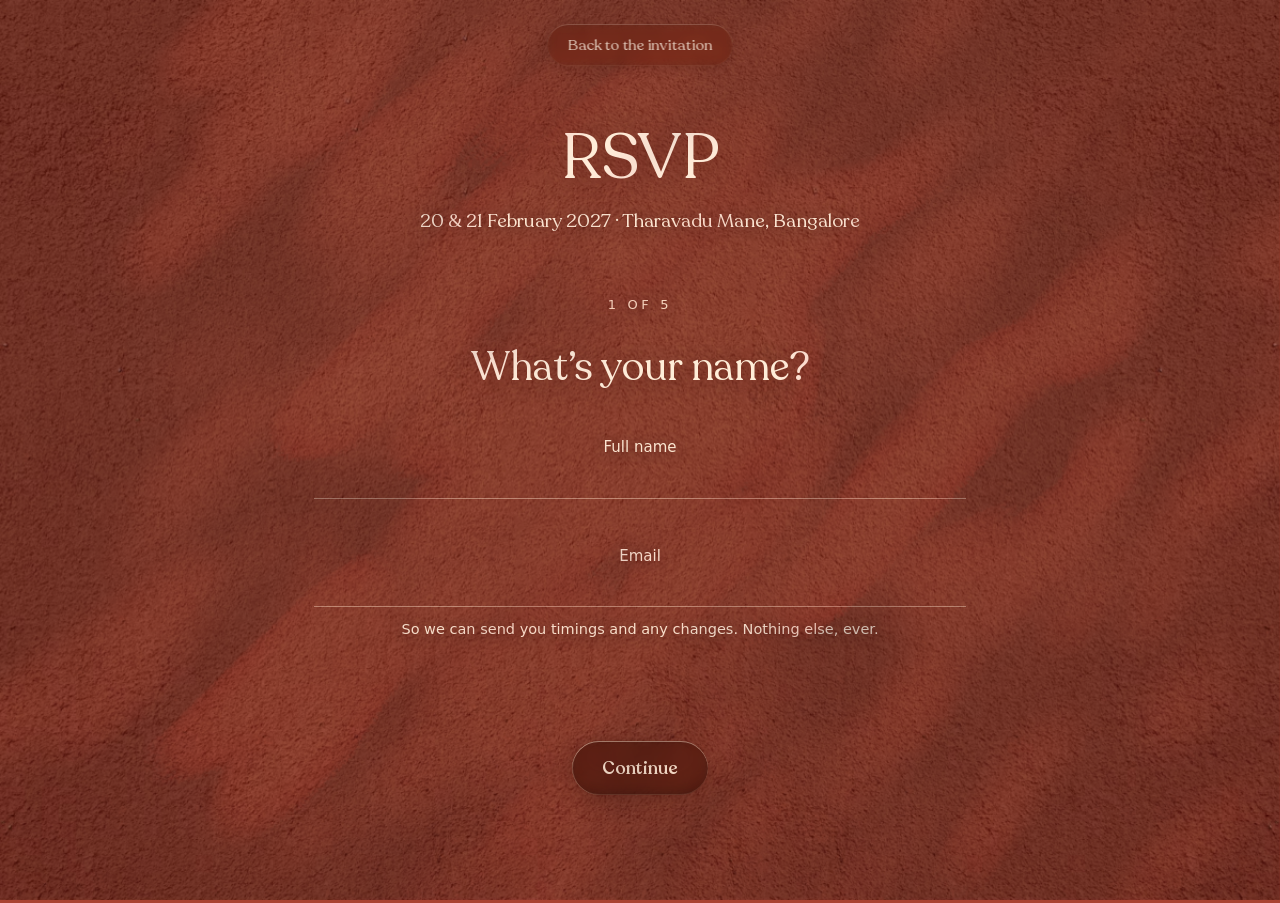
==== commit 19d7a590: "Quieten the RSVP form, and finish the detail modals RSVP: drop the small uppercase labels above ever" ====
--- a/rsvp/index.html
+++ b/rsvp/index.html
@@ -58,14 +58,16 @@
       />
     </picture>
 
-    <nav class="site-nav" aria-label="Main">
+    <!-- The secondary modifier keeps the same glass pill but at a lower
+         weight, so it never competes with Continue or Send it. -->
+    <nav class="site-nav site-nav--secondary" aria-label="Main">
       <ul class="glass">
         <li><a href="../">Back to the invitation</a></li>
       </ul>
     </nav>
 
     <main class="content-layer rsvp-page">
-      <h1 class="rsvp-title">Will you be there?</h1>
+      <h1 class="rsvp-title">RSVP</h1>
       <p class="rsvp-sub">
         20 &amp; 21 February 2027 &middot; Tharavadu Mane, Bangalore
       </p>
@@ -77,10 +79,7 @@
         <p class="rsvp-progress" data-progress aria-live="polite" hidden></p>
 
         <fieldset class="rsvp-step" data-step>
-          <legend class="rsvp-q">
-            <span class="rsvp-kicker">First things first</span>
-            What&rsquo;s your name?
-          </legend>
+          <legend class="rsvp-q">What&rsquo;s your name?</legend>
           <label class="rsvp-label" for="rsvp-name">Full name</label>
           <input
             class="rsvp-input"
@@ -105,10 +104,7 @@
         </fieldset>
 
         <fieldset class="rsvp-step" data-step>
-          <legend class="rsvp-q">
-            <span class="rsvp-kicker">The important bit</span>
-            Can you make it?
-          </legend>
+          <legend class="rsvp-q">Can you make it?</legend>
           <div class="rsvp-choices">
             <label class="rsvp-choice">
               <input type="radio" name="attending" value="Yes" required />
@@ -126,10 +122,7 @@
              two compose without either knowing about the other. -->
         <div id="rsvp-attending-details">
           <fieldset class="rsvp-step" data-step>
-            <legend class="rsvp-q">
-              <span class="rsvp-kicker">Numbers</span>
-              How many of you are coming?
-            </legend>
+            <legend class="rsvp-q">How many of you are coming?</legend>
             <label class="rsvp-label" for="rsvp-guests">
               Including yourself
             </label>
@@ -146,15 +139,12 @@
             />
             <p class="rsvp-help">
               Your invitation says who it covers. If you are not sure, put what
-              you hope for and tell us below.
+              you hope for and we will follow up.
             </p>
           </fieldset>
 
           <fieldset class="rsvp-step" data-step>
-            <legend class="rsvp-q">
-              <span class="rsvp-kicker">At the table</span>
-              Anything we should know about food?
-            </legend>
+            <legend class="rsvp-q">Anything we should know about food?</legend>
             <label class="rsvp-label" for="rsvp-dietary">
               Allergies, or what you do and don&rsquo;t eat
             </label>
@@ -171,25 +161,8 @@
           </fieldset>
         </div>
 
-        <fieldset class="rsvp-step" data-step>
-          <legend class="rsvp-q">
-            <span class="rsvp-kicker">Optional</span>
-            Anything you&rsquo;d like to tell us?
-          </legend>
-          <label class="rsvp-label" for="rsvp-note">A note for us</label>
-          <textarea
-            class="rsvp-input"
-            id="rsvp-note"
-            name="note"
-            rows="4"
-          ></textarea>
-        </fieldset>
-
         <fieldset class="rsvp-step" data-step data-review>
-          <legend class="rsvp-q">
-            <span class="rsvp-kicker">Nearly done</span>
-            Does this look right?
-          </legend>
+          <legend class="rsvp-q">Does this look right?</legend>
           <dl class="rsvp-review" data-review-list></dl>
         </fieldset>
 
--- a/styles.css
+++ b/styles.css
@@ -9,7 +9,7 @@
      .content-layer      z 10   collage, headline, page
      .light-layer        z 20   the drifting light, multiply blend
      .site-nav           z 30   the pill nav
-     .drawer-root        z 60   the detail sheets, over everything
+     .drawer-root        z 60   the detail Polaroids, over everything
 
    The nav has to sit outside .content-layer to reach z 30, because a
    child can never paint above a sibling of its parent.
@@ -410,6 +410,48 @@
   background: #fdf6ea;
 }
 
+/* ---------- Secondary nav ----------
+   The RSVP page has one real next action at a time: Continue, then Send
+   it. "Back to the invitation" is a way out, not the thing to do, so it
+   keeps the same glass pill and drops its weight: less tint, a fainter
+   lip, a softer shadow, and smaller type. Scoped to the modifier class,
+   so the nav on the invitation itself is untouched. */
+.site-nav--secondary ul.glass {
+  padding: 4px;
+  background: rgba(52, 18, 11, 0.24);
+  box-shadow:
+    inset 0 1px 0 rgba(255, 240, 224, 0.2),
+    inset 0 -1px 0 rgba(255, 224, 200, 0.06),
+    0 3px 12px rgba(46, 14, 7, 0.14);
+}
+
+/* The dispersion fringe is the loudest part of the glass. Dimmed rather
+   than removed, so the pill still reads as the same material. */
+.site-nav--secondary ul.glass::after {
+  opacity: 0.2;
+}
+
+.site-nav--secondary a {
+  padding: 7px var(--space-4);
+  font-size: 15px;
+  color: rgba(253, 241, 226, 0.84);
+}
+
+.site-nav--secondary a:hover,
+.site-nav--secondary a:focus-visible {
+  background: rgba(30, 8, 4, 0.3);
+  color: #fff6ea;
+}
+
+/* Without backdrop-filter the base pill falls back to near-solid. Left
+   at that, the secondary version would come out heavier than the
+   primary one it is meant to sit behind. */
+@supports not (backdrop-filter: blur(1px)) {
+  .site-nav--secondary ul.glass {
+    background: rgba(52, 18, 11, 0.72);
+  }
+}
+
 /* ============================================================
    THE COLLAGE
 
@@ -833,53 +875,100 @@
 
 
 /* ============================================================
-   THE STOP-MOTION ASSEMBLY
-
-   The whole effect rests on one CSS feature: steps(). A normal easing
-   curve moves a piece through every intermediate position, which reads
-   as a smooth glide. steps(n) holds each position and then jumps, which
-   is exactly what a camera does when it photographs a paper cut-out,
-   moves it a little, and photographs it again.
-
-   Real stop motion is shot at 12 frames a second, so the step counts
-   below are chosen to land near that rate over the distance travelled.
-
-   Two groups move in opposite directions:
-
-     behind the Polaroid   start hidden at its centre, step OUTWARD
-     in front of it        start beyond the screen, step INWARD
-
-   The rotation runs as a SECOND animation on a different step count, so
-   position and angle never land on the same beat. That mismatch is what
-   stops it feeling like a machine: real cut-outs nudged by hand are
-   never perfectly registered.
+   THE ASSEMBLY
+
+   The composition builds in three phases, and the whole thing is read as
+   DEPTH rather than as movement across a flat page. Nothing jumps: every
+   piece is on a continuous easing curve.
+
+     1. THE POLAROID RISES.   It comes up from slightly below, slightly
+        small, and settles. It arrives alone so the rest of the
+        composition has something to come out from behind.
+
+     2. THE PIECES BEHIND IT GROW OUTWARD.   They start stacked under the
+        Polaroid at roughly half size and scale up as they push out to
+        their places, which reads as them coming forward from deep
+        behind it.
+
+     3. THE PIECES IN FRONT SETTLE DOWN ONTO IT.   The reverse move.
+        They start oversized, as though floating close to the lens, and
+        shrink back onto the collage, finishing on top of the Polaroid.
+
+   Phases 2 and 3 take exactly the same time per piece. They are the
+   same gesture run in opposite directions, so giving one of them a
+   longer duration made the composition feel lopsided.
+
+   Every piece fades in as it travels, and every piece overshoots its
+   target slightly and drops back. Rotation runs as a SECOND animation
+   from the same curve, so a piece straightens out as it travels rather
+   than arriving already square, and gets the same small bounce.
    ============================================================ */
 :root {
-  --frames: 14; /* position steps, roughly 12fps over the distance */
-  --frames-rot: 9; /* rotation steps: deliberately not a factor of 14 */
-  --assemble-dur: 820ms;
-  --polaroid-dur: 520ms;
-  --polaroid-delay: 40ms;
-  /* The fan starts well before the Polaroid has settled. Waiting for it
-     left over a second of nothing but a Polaroid slowly growing, and all
-     the actual movement crammed into the last third. */
-  --fan-start: 260ms;
-  --fan-step: 30ms;
-  --headline-delay: 900ms;
+  /* Phase 1 */
+  --polaroid-dur: 900ms;
+  --polaroid-delay: 60ms;
+
+  /* ONE travel duration, shared by phase 2 and phase 3. A piece takes
+     exactly as long to come out from behind the Polaroid as another one
+     takes to settle onto it, so the two halves feel like one gesture
+     rather than a fast move followed by a slow one. Change this and
+     both phases change together, which is the point. */
+  --travel-dur: 1400ms;
+
+  /* Phase 2. Starts well before the Polaroid has finished settling:
+     waiting for it left a second of nothing but a Polaroid growing. */
+  --back-start: 380ms;
+  --back-step: 55ms;
+  --back-scale: 0.5; /* how small a behind piece starts */
+
+  /* Phase 3. Overlaps the tail of phase 2, so the two never read as
+     separate events. */
+  --front-start: 1250ms;
+  --front-step: 95ms;
+  --front-scale: 1.42; /* how large a front piece starts */
+
+  --headline-delay: 1350ms;
+
+  /* Two curves, one per direction of travel. Both end just past their
+     target and drop back, which is the bounce. The overshoot is small
+     on purpose: it lands on scale, position and tilt at once, so a
+     value that looks gentle on any one of them reads as far too much
+     when all three do it together.
+
+     EMERGE decelerates hard. A piece leaves the Polaroid quickly and
+     then eases a long way into place, which is what makes it feel
+     pushed rather than dragged. Its overshoot takes each piece a hair
+     past full size before it drops back.
+
+     SETTLE is close to linear through the middle. That is the whole
+     point of phase 3: the piece has to stay visibly larger than its
+     final size for most of the duration and shrink continuously. An
+     ease-out curve here (the obvious first choice) did nearly all the
+     shrinking in the first fifth and then sat still, which reads as a
+     snap, not a drift. Its overshoot dips each piece just under full
+     size as it lands, like paper touching down. */
+  --ease-emerge: cubic-bezier(0.34, 1.35, 0.64, 1);
+  --ease-settle: cubic-bezier(0.45, 0.03, 0.55, 1.25);
 }
 
 /* The Polaroid arrives first and alone, so there is something for the
    rest of the composition to come out from behind. */
 .intro-play .p-polaroid {
-  animation: pol-in var(--polaroid-dur) steps(11, end) var(--polaroid-delay)
+  animation: pol-in var(--polaroid-dur) var(--ease-emerge) var(--polaroid-delay)
     both;
 }
 
+/* The opacity finishes at 40%, well before the movement does, so the
+   Polaroid is solid for most of its rise rather than fading the whole
+   way up. */
 @keyframes pol-in {
   from {
+    opacity: 0;
+    transform: translate(-50%, -50%) translateY(9%) scale(0.86)
+      rotate(calc(var(--rot) + 4deg));
+  }
+  40% {
     opacity: 1;
-    transform: translate(-50%, -50%) translateY(20%) scale(0.8)
-      rotate(calc(var(--rot) + 5deg));
   }
   to {
     opacity: 1;
@@ -887,10 +976,12 @@
   }
 }
 
-/* Everything else. These start at opacity 1, not 0: the pieces are not
-   fading in, they are solid the whole time and simply hidden, either
-   behind the Polaroid or beyond the edge of the screen. That is what
-   sells the paper-cut-out illusion.
+/* Everything except the Polaroid.
+
+   All three animations run for the same --travel-dur, and the opacity
+   ramp is a FRACTION of it rather than a fixed number of milliseconds,
+   so the fade is welded to the scale: change the duration and the two
+   still finish in proportion.
 
    ⚠️ The per-piece stagger rides on --fan-delay rather than on a more
    specific selector. `:not()` counts towards specificity, so this rule
@@ -899,19 +990,26 @@
    piece then animated at once. Do not "simplify" this back. */
 .intro-play .piece:not(.p-polaroid) {
   animation:
-    assemble var(--assemble-dur) steps(var(--frames), end) var(--fan-delay, 0ms)
-      both,
-    wobble var(--assemble-dur) steps(var(--frames-rot), end)
+    assemble var(--travel-dur) var(--piece-ease, var(--ease-emerge))
       var(--fan-delay, 0ms) both,
-    reveal 1ms linear var(--fan-delay, 0ms) both;
+    wobble var(--travel-dur) var(--piece-ease, var(--ease-emerge))
+      var(--fan-delay, 0ms) both,
+    reveal calc(var(--travel-dur) * var(--fade-ratio, 0.45)) ease-out
+      var(--fan-delay, 0ms) both;
 }
 
 /* Without this the pieces would be on screen from the very first frame,
    bunched at the Polaroid's centre, waiting for their delay to elapse.
    `animation-fill-mode: both` fills BACKWARDS during a delay, so the
    `from` keyframe is painted the whole time the piece is meant to be
-   waiting. This flips them on at the exact moment they start moving, in
-   a single step, so nothing fades. */
+   waiting. This fades them in over the first part of their travel
+   instead.
+
+   --fade-ratio sets how much of the travel the fade covers. It is 0.45
+   for the pieces behind the Polaroid, which are mostly hidden by it
+   while it runs, and 0.8 for the ones in front, which have nothing to
+   hide behind: those fade almost the whole way down, so the opacity
+   climbs while the piece shrinks and the two read as one move. */
 @keyframes reveal {
   from {
     opacity: 0;
@@ -935,7 +1033,7 @@
     opacity: 1;
     transform: translate(-50%, -50%)
       translate(var(--from-x, 0cqw), var(--from-y, 0cqw))
-      scale(var(--from-scale, 0.6));
+      scale(var(--from-scale, var(--back-scale)));
   }
   to {
     opacity: 1;
@@ -976,118 +1074,138 @@
 .p-kolam {
   --from-x: 15.4cqw;
   --from-y: -18.3cqw;
-  --fan-delay: calc(var(--fan-start) + 0 * var(--fan-step));
+  --fan-delay: calc(var(--back-start) + 0 * var(--back-step));
   --from-rot: -6deg;
 }
 .p-stamp {
   --from-x: 30cqw;
   --from-y: 13.6cqw;
-  --fan-delay: calc(var(--fan-start) + 2 * var(--fan-step));
+  --fan-delay: calc(var(--back-start) + 8 * var(--back-step));
   --from-rot: 10deg;
 }
 .p-bell {
   --from-x: 20.6cqw;
   --from-y: 12.1cqw;
-  --fan-delay: calc(var(--fan-start) + 4 * var(--fan-step));
+  --fan-delay: calc(var(--back-start) + 2 * var(--back-step));
   --from-rot: -12deg;
 }
 .p-sun {
   --from-x: 5.8cqw;
   --from-y: 14.2cqw;
-  --fan-delay: calc(var(--fan-start) + 5 * var(--fan-step));
+  --fan-delay: calc(var(--back-start) + 4 * var(--back-step));
   --from-rot: 7deg;
 }
 .p-postcard {
   --from-x: -21.8cqw;
   --from-y: 6.8cqw;
-  --fan-delay: calc(var(--fan-start) + 7 * var(--fan-step));
+  --fan-delay: calc(var(--back-start) + 1 * var(--back-step));
   --from-rot: -9deg;
 }
 .p-stamp-blr {
   --from-x: -29.9cqw;
   --from-y: 11.8cqw;
-  --fan-delay: calc(var(--fan-start) + 8 * var(--fan-step));
+  --fan-delay: calc(var(--back-start) + 5 * var(--back-step));
   --from-rot: 11deg;
 }
 .p-coconut {
   --from-x: 32.5cqw;
   --from-y: 1.5cqw;
-  --fan-delay: calc(var(--fan-start) + 10 * var(--fan-step));
+  --fan-delay: calc(var(--back-start) + 9 * var(--back-step));
   --from-rot: -8deg;
 }
 .p-lotus {
   --from-x: 22.9cqw;
   --from-y: -0.1cqw;
-  --fan-delay: calc(var(--fan-start) + 11 * var(--fan-step));
+  --fan-delay: calc(var(--back-start) + 6 * var(--back-step));
   --from-rot: 9deg;
 }
 .p-couple {
   --from-x: 28.7cqw;
   --from-y: -12.3cqw;
-  --fan-delay: calc(var(--fan-start) + 13 * var(--fan-step));
+  --fan-delay: calc(var(--back-start) + 10 * var(--back-step));
   --from-rot: -7deg;
 }
 .p-musicians {
   --from-x: -34.3cqw;
   --from-y: 1.2cqw;
-  --fan-delay: calc(var(--fan-start) + 14 * var(--fan-step));
+  --fan-delay: calc(var(--back-start) + 3 * var(--back-step));
   --from-rot: 8deg;
 }
 .p-rickshaw {
   --from-x: -31.4cqw;
   --from-y: -10.9cqw;
-  --fan-delay: calc(var(--fan-start) + 15 * var(--fan-step));
+  --fan-delay: calc(var(--back-start) + 7 * var(--back-step));
   --from-rot: -6deg;
 }
 
-/* ---------- in front: fly in from beyond the screen ----------
-   These sit on top of the Polaroid, so they cannot hide behind it. They
-   come from off-stage instead.
-
-   The distance is a sum of two units on purpose. The cqw part clears
-   the piece from its own resting place to the edge of the stage; the
-   vw / vh part clears the gap between the stage and the edge of the
-   window, which only exists on screens wider than the 1600px cap. One
-   unit alone would leave a piece visible on the bare wall beside the
-   stage on a very wide monitor.
-
-   Directions are spread deliberately. Sending all five in from the
-   bottom, which is what the nearest edge works out to be for most of
-   them, reads as a single mechanical sweep. */
+/* ---------- in front: settle down onto the Polaroid ----------
+   These sit on top of the Polaroid, so they cannot hide behind it and
+   they cannot be the thing that reveals it. They are the last beat
+   instead: they start oversized, as though floating close to the lens,
+   and shrink back onto the collage.
+
+   The start offset is not eyeballed, it is perspective. An object
+   moving away from a camera travels TOWARDS the centre of the frame, so
+   run backwards, a piece that begins close to the lens begins offset
+   OUTWARD from the vanishing point. Using the Polaroid's centre
+   (50%, 54.5%) as that point:
+
+     offset = (rest position - 50%, 54.5%) x (--front-scale - 1) x 0.7
+
+   The 0.7 damps it: the geometrically exact offset at 1.42x threw the
+   lower pieces clean off the bottom of the stage.
+
+   Vertical numbers are multiplied by 0.6495 as well, because the stage
+   is 982/1512 as tall as it is wide and cqw measures WIDTH.
+
+   ⚠️ --from-scale, --piece-ease and --fade-ratio are set
+   once for all five in the grouped rule below, NOT per piece. Do not
+   also set them in the individual blocks: the two rules score the same,
+   so it would come down to source order. */
+.p-chai,
+.p-marigold-a,
+.p-marigold-b,
+.p-dosa,
+.p-bangles {
+  --from-scale: var(--front-scale);
+  --piece-ease: var(--ease-settle);
+  /* Nearly the whole descent, because these have the bare wall behind
+     them rather than the Polaroid. A short fade would land them solid
+     while still oversized, which reads as a pop. */
+  --fade-ratio: 0.8;
+}
+
 .p-chai {
-  --from-x: calc(-40.8cqw - 26vw);
-  --from-y: -1.7cqw;
-  --from-scale: 1;
-  --fan-delay: calc(var(--fan-start) + 1 * var(--fan-step));
-  --from-rot: 24deg;
+  --from-x: -5.5cqw;
+  --from-y: 1.9cqw;
+  --fan-delay: calc(var(--front-start) + 0 * var(--front-step));
+  --from-rot: 6deg;
 }
 .p-marigold-a {
-  --from-x: calc(42.9cqw + 26vw);
-  --from-y: -2.1cqw;
-  --from-scale: 1;
-  --fan-delay: calc(var(--fan-start) + 3 * var(--fan-step));
-  --from-rot: -21deg;
+  --from-x: 5.6cqw;
+  --from-y: 2.3cqw;
+  --fan-delay: calc(var(--front-start) + 1 * var(--front-step));
+  --from-rot: -5deg;
 }
 .p-marigold-b {
-  --from-x: calc(-43.4cqw - 26vw);
-  --from-y: -3.9cqw;
-  --from-scale: 1;
-  --fan-delay: calc(var(--fan-start) + 6 * var(--fan-step));
-  --from-rot: 19deg;
-}
+  --from-x: -5.1cqw;
+  --from-y: 4.4cqw;
+  --fan-delay: calc(var(--front-start) + 2 * var(--front-step));
+  --from-rot: 5deg;
+}
+.p-bangles {
+  --from-x: 5.4cqw;
+  --from-y: 5cqw;
+  --fan-delay: calc(var(--front-start) + 3 * var(--front-step));
+  --from-rot: 4deg;
+}
+/* Last, because it is the largest and it sits dead centre, so it makes
+   the best final beat. */
 .p-dosa {
-  --from-x: -0.9cqw;
-  --from-y: calc(26.3cqw + 26vh);
-  --from-scale: 1;
-  --fan-delay: calc(var(--fan-start) + 9 * var(--fan-step));
-  --from-rot: -17deg;
-}
-.p-bangles {
-  --from-x: calc(45.6cqw + 26vw);
-  --from-y: -4.4cqw;
-  --from-scale: 1;
-  --fan-delay: calc(var(--fan-start) + 12 * var(--fan-step));
-  --from-rot: 16deg;
+  --from-x: 1cqw;
+  --from-y: 4.9cqw;
+  --fan-delay: calc(var(--front-start) + 4 * var(--front-step));
+  --from-rot: -4deg;
 }
 
 /* ---------- travel on a phone ----------
@@ -1099,8 +1217,10 @@
    started in the wrong place and were left uncovered by the Polaroid.
 
    Same calculation as the wide one, run again against the 400 x 700
-   stage, so pieces still start stacked under the Polaroid or beyond the
-   edge of the phone. */
+   stage: the pieces behind still start stacked under the Polaroid, and
+   the five in front still start offset outward from its centre. The
+   vertical numbers change the most, because a phone stage is 1.75x as
+   tall as it is wide where the wide one is 0.65x. */
 @media (max-width: 760px) {
   .p-kolam {
     --from-x: 17cqw;
@@ -1146,25 +1266,27 @@
     --from-x: -32cqw;
     --from-y: -25.2cqw;
   }
+  /* Damped further than the geometry asks for. The exact offset put the
+     glass half off the left edge of a phone at its largest. */
   .p-chai {
-    --from-x: calc(-26.5cqw - 30vw);
-    --from-y: 4.5cqw;
+    --from-x: -6cqw;
+    --from-y: -6.3cqw;
   }
   .p-marigold-a {
-    --from-x: calc(41cqw + 30vw);
-    --from-y: -2.2cqw;
+    --from-x: 7.3cqw;
+    --from-y: 3.1cqw;
   }
   .p-marigold-b {
-    --from-x: calc(-49cqw - 30vw);
-    --from-y: -5.3cqw;
+    --from-x: -4.5cqw;
+    --from-y: 7.5cqw;
   }
   .p-dosa {
-    --from-x: -0.4cqw;
-    --from-y: calc(51.1cqw + 30vh);
+    --from-x: 0.6cqw;
+    --from-y: 13.7cqw;
   }
   .p-bangles {
-    --from-x: calc(49.5cqw + 30vw);
-    --from-y: -9.0cqw;
+    --from-x: 6.2cqw;
+    --from-y: 12.5cqw;
   }
 }
 /* The headline is the one thing that does not stutter. It is type, not
@@ -1361,33 +1483,15 @@
   filter: drop-shadow(0 12px 30px rgba(46, 12, 6, 0.34));
 }
 
-/* The label sits in the Polaroid's white margin, which is why it is
-   positioned rather than flowed: the blank frame has a fixed 536 x 660
-   geometry and the caption band is the bottom fifth of it. */
+/* The caption is hand-lettered into each Polaroid's white margin, so
+   there is no text element here to position. The alt text carries it
+   instead, which is also what names the button.
+
+   ⚠️ Do not set alt="" on these. The label span that used to name the
+   button is gone, so an empty alt would leave three buttons a screen
+   reader announces as just "button". */
 .card {
   position: relative;
-}
-
-.card-label {
-  position: absolute;
-  left: 11%;
-  right: 8%;
-  bottom: 4.5%;
-  font-family: var(--font-display);
-  font-weight: 500;
-  font-size: clamp(13px, 1.35vw, 20px);
-  letter-spacing: 0.01em;
-  text-align: left;
-  color: #5b3826;
-  /* A hand-lettered tilt. The Figma writes these by hand; this is the
-     nearest honest approximation without shipping a script face for
-     three short labels. */
-  transform: rotate(-2.2deg);
-}
-
-.card-label i {
-  font-style: normal;
-  color: #a9714f;
 }
 
 .card:hover,
@@ -1528,24 +1632,39 @@
 }
 
 /* ============================================================
-   DETAIL DRAWERS
-
-   Bottom sheets. The motion is measured off the reference the owner
-   picked rather than invented: translateY(100%) to 0 over 500ms on
-   cubic-bezier(0.32, 0.72, 0, 1), which is the standard iOS sheet curve,
-   with the scrim fading over the same 500ms. Rounded top 32px on a
-   phone, 48px on a desktop. It stays a bottom sheet at every width; it
-   does not become a centred modal on a large screen.
-
-   One deliberate improvement on the reference: that one sets
-   aria-modal="true" but does not actually trap focus, so tabbing walks
-   straight out into the page behind it. This one traps focus properly
-   and hands it back to the card that opened it. See main.js.
+   DETAIL MODALS
+
+   A Polaroid, not a bottom sheet. Each card opens a centred card
+   wearing the same warm white frame as the artwork printed on the
+   cards themselves: a thin margin on three sides, a slightly deeper
+   band along the bottom, and every word sitting in the photo window,
+   which is the only part that scrolls.
+
+   The frame is padding on .drawer rather than a border, so the window
+   can carry its own paper colour and inset edge without a border and a
+   background drifting out of step at the corners.
+
+   It stays the same shape at every width. On a phone it simply gets
+   narrower; it does not turn back into a sheet.
+
+   One deliberate improvement on the reference this was modelled on:
+   that one sets aria-modal="true" but does not actually trap focus, so
+   tabbing walks straight out into the page behind it. This one traps
+   focus properly and hands it back to the card that opened it. See
+   main.js.
    ============================================================ */
 .drawer-root {
   position: fixed;
   inset: 0;
   z-index: 60;
+  /* One explicit cell, so the Polaroid's max-height: 100% has a
+     definite track to measure against rather than an auto one. The
+     padding is the gutter the card is never allowed to touch. */
+  display: grid;
+  grid-template-rows: minmax(0, 1fr);
+  grid-template-columns: minmax(0, 1fr);
+  place-items: center;
+  padding: clamp(20px, 4vw, 48px);
 }
 
 .drawer-root[hidden] {
@@ -1566,20 +1685,37 @@
   opacity: 1;
 }
 
+/* ---------- The Polaroid ----------
+   --pol-edge is the white margin on three sides, --pol-foot the band
+   beneath the window. On a real Polaroid the foot is roughly four
+   times the edge. That is a great deal of empty white to ask for on a
+   card carrying this much reading, so it is held to about double:
+   enough to read as a Polaroid, not enough to waste a screen. */
 .drawer {
-  position: absolute;
-  left: 0;
-  right: 0;
-  bottom: 0;
+  --pol-edge: clamp(11px, 1.5vw, 17px);
+  --pol-foot: clamp(24px, 2.8vw, 34px);
+  /* relative, not absolute: it is the grid's only in-flow child, so the
+     grid centres it, and it still paints above the absolute scrim. */
+  position: relative;
   display: flex;
   flex-direction: column;
-  max-height: 95vh;
-  border-radius: 48px 48px 0 0;
-  background: var(--cream);
-  box-shadow: 0 -18px 60px rgba(28, 8, 4, 0.42);
-  transform: translateY(100%);
-  transition: transform 500ms cubic-bezier(0.32, 0.72, 0, 1);
-  will-change: transform;
+  width: min(100%, 620px);
+  max-height: min(100%, 860px);
+  padding: var(--pol-edge) var(--pol-edge) var(--pol-foot);
+  border-radius: 4px;
+  /* Not flat white. Real instant film is warm at the top and cooler at
+     the foot, and the gradient is what stops a 620px slab of #fff
+     reading as a browser dialog. */
+  background: linear-gradient(#fffdf9, #f3ede1);
+  box-shadow:
+    0 32px 70px rgba(28, 8, 4, 0.45),
+    0 4px 14px rgba(28, 8, 4, 0.26);
+  opacity: 0;
+  transform: translateY(18px) scale(0.965);
+  transition:
+    transform 500ms cubic-bezier(0.32, 0.72, 0, 1),
+    opacity 320ms ease;
+  will-change: transform, opacity;
 }
 
 .drawer[hidden] {
@@ -1587,42 +1723,34 @@
 }
 
 .drawer.is-open {
-  transform: translateY(0);
-}
-
-/* Purely a visual affordance for "this came up from the bottom". There
-   is no drag gesture yet, so it is hidden from assistive technology
-   rather than announced as something you can grab. */
-.drawer-grip {
-  flex: none;
-  width: 44px;
-  height: 4px;
-  margin: 14px auto 0;
-  border-radius: 999px;
-  background: rgba(51, 36, 26, 0.22);
-}
-
-.drawer-head {
-  flex: none;
-  display: flex;
-  align-items: center;
-  justify-content: space-between;
-  gap: var(--space-5);
-  padding: var(--space-5) clamp(20px, 4vw, 56px) var(--space-4);
-  border-bottom: 1px solid var(--cream-edge);
-}
-
-.drawer-head h2 {
-  margin: 0;
-  font-family: var(--font-display);
-  font-weight: 500;
-  font-size: clamp(22px, 3vw, 34px);
-  line-height: 1.15;
-  color: var(--ink);
-}
-
+  opacity: 1;
+  transform: translateY(0) scale(1);
+}
+
+/* The last line fading into the foot rather than being guillotined by
+   it. It sits over the window's bottom padding, so at the end of the
+   scroll there is nothing behind it to veil. */
+.drawer::after {
+  content: "";
+  position: absolute;
+  right: var(--pol-edge);
+  bottom: var(--pol-foot);
+  left: var(--pol-edge);
+  height: 34px;
+  border-radius: 0 0 2px 2px;
+  background: linear-gradient(rgba(253, 246, 234, 0), var(--cream));
+  pointer-events: none;
+}
+
+/* The close button rides the top-right corner of the frame, half on
+   and half off. Anywhere inside the window and it would sit over the
+   text scrolling beneath it, which reads as a bug rather than a
+   button. Out here it never covers a word. */
 .drawer-close {
-  flex: none;
+  position: absolute;
+  top: -10px;
+  right: -10px;
+  z-index: 2;
   display: grid;
   place-items: center;
   width: 44px;
@@ -1642,33 +1770,79 @@
   color: var(--ink);
 }
 
+/* The global button:focus-visible rule squares the corners off so a
+   rectangular ring hugs the element. This one is a circle, so the
+   radius has to be put back or the ring boxes it in. */
 .drawer-close:focus-visible {
   outline: 3px solid var(--wall);
   outline-offset: 2px;
-}
-
-/* The only scrolling region. The sheet itself must not scroll or the
-   header would leave with it.
-
-   The reading column is capped and centred rather than left-aligned:
-   on a wide screen the sheet is the full width of the window, and text
-   pinned to the left edge of a 1500px sheet reads as broken rather than
-   as a deliberate measure. */
+  border-radius: 999px;
+}
+
+/* ---------- The photo window ----------
+   The only scrolling region. The frame itself must never scroll or the
+   white border would slide away with the text.
+
+   min-height: 0 is not optional. A flex child defaults to
+   min-height: auto, which means "never shrink below your content", so
+   without it the window grows to fit every word, the card outgrows the
+   screen, and nothing scrolls at all. */
 .drawer-body {
   flex: 1 1 auto;
+  min-height: 0;
   overflow-y: auto;
   overscroll-behavior: contain;
   -webkit-overflow-scrolling: touch;
-  padding: var(--space-6) clamp(20px, 4vw, 56px) clamp(40px, 6vw, 72px);
+  padding: clamp(26px, 3.4vw, 42px) clamp(20px, 3vw, 38px)
+    clamp(30px, 3.8vw, 48px);
+  border-radius: 2px;
+  background: var(--cream);
+  /* A hairline instead of a border, so the window's edge does not add
+     to its width and push the frame out of square. */
+  box-shadow: inset 0 0 0 1px rgba(51, 36, 26, 0.08);
   color: var(--ink-soft);
   font-size: 16.5px;
   line-height: 1.62;
+  /* The default grey bar reads as browser furniture sitting on top of
+     the photograph. Thinned and warmed so it belongs to the paper. */
+  scrollbar-width: thin;
+  scrollbar-color: rgba(51, 36, 26, 0.26) transparent;
+}
+
+/* Safari, which does not read the two properties above. The transparent
+   border plus background-clip is the only way to inset a WebKit thumb
+   from its track. */
+.drawer-body::-webkit-scrollbar {
+  width: 11px;
+}
+
+.drawer-body::-webkit-scrollbar-track {
+  background: transparent;
+}
+
+.drawer-body::-webkit-scrollbar-thumb {
+  border: 3px solid transparent;
+  border-radius: 999px;
+  background: rgba(51, 36, 26, 0.26);
+  background-clip: content-box;
 }
 
 .drawer-body > * {
-  max-width: 68ch;
+  max-width: 62ch;
   margin-left: auto;
   margin-right: auto;
+}
+
+/* The title scrolls with the text rather than sitting in a fixed
+   header. The card is small enough that a pinned header would eat a
+   third of the reading area. */
+.drawer-title {
+  margin: 0 auto var(--space-4);
+  font-family: var(--font-display);
+  font-weight: 500;
+  font-size: clamp(25px, 3vw, 33px);
+  line-height: 1.15;
+  color: var(--ink);
 }
 
 .drawer-lede {
@@ -1759,14 +1933,31 @@
   margin: var(--space-2) 0 0;
 }
 
+/* On a phone the card keeps its shape and simply gets tighter: a
+   thinner white margin so the reading area is not squeezed, and a
+   smaller corner button so it does not crowd the screen edge. The
+   root's gutter grows rather than shrinks, so there is visible scrim
+   above and below and it still reads as a card resting on the page
+   rather than a sheet filling it. */
 @media (max-width: 760px) {
+  .drawer-root {
+    padding: 46px 20px;
+  }
+
   .drawer {
-    max-height: calc(100dvh - 1.5rem);
-    border-radius: 32px 32px 0 0;
-  }
-}
-
-/* The sheet arrives instantly for anyone who has asked for less motion.
+    --pol-edge: 9px;
+    --pol-foot: 20px;
+  }
+
+  .drawer-close {
+    top: -8px;
+    right: -8px;
+    width: 40px;
+    height: 40px;
+  }
+}
+
+/* The card arrives instantly for anyone who has asked for less motion.
    It still arrives: this is a disclosure, not decoration, so removing it
    would remove the content. */
 @media (prefers-reduced-motion: reduce) {
@@ -1795,6 +1986,12 @@
   margin: 0 auto;
   padding: clamp(96px, 14vh, 180px) var(--space-5) clamp(80px, 12vh, 140px);
   min-height: 100svh;
+  /* One question at a time reads better centred: there is nothing else
+     on the page to align to, so a left edge just floats. This is the
+     only place alignment is set. Everything below either inherits it or
+     is a flex row, and flex rows ignore text-align, which is why the
+     three of them centre themselves explicitly. */
+  text-align: center;
 }
 
 .rsvp-title {
@@ -1891,54 +2088,126 @@
   border-radius: 4px;
 }
 
-.rsvp-kicker {
-  display: block;
-  margin-bottom: var(--space-3);
-  font-family: var(--font-body);
-  font-size: 13px;
-  font-weight: 500;
-  letter-spacing: 0.28em;
-  text-transform: uppercase;
-  color: #ffeedd;
-}
-
+/* Underline fields group by proximity, not by a box, so the gap above a
+   label has to beat the gap below it. Otherwise the label reads as
+   belonging to the line above it rather than to its own. */
 .rsvp-label {
   display: block;
-  margin: var(--space-6) 0 var(--space-2);
+  margin: var(--space-7) 0 4px;
   font-size: 15px;
   color: #fcf3ea;
   text-shadow: 0 2px 14px rgba(60, 16, 8, 0.5);
 }
 
-/* The input is the one solid thing on the page, which is what makes it
-   obvious where to type. */
+/* A single rule to write on rather than a boxed field. A cream box is
+   the most legible thing possible, but it is also the most dated, and it
+   is the only object on the page that does not belong to the
+   photograph. The line keeps the affordance and loses the form.
+
+   Legibility is bought back three ways instead: the same text shadow the
+   rest of the page uses, a warm underline bright enough to read over the
+   busiest part of the wall, and a brighter one still on focus. */
 .rsvp-input {
   display: block;
   width: 100%;
-  padding: 14px 16px;
-  border: 1px solid var(--cream-edge);
-  border-radius: var(--radius);
-  background: var(--cream);
-  color: var(--ink);
+  padding: 2px 4px 10px;
+  border: 0;
+  border-bottom: 1px solid rgba(255, 240, 224, 0.45);
+  border-radius: 0;
+  background: transparent;
+  color: #fffaf2;
+  caret-color: #ffe9c9;
   font-family: var(--font-body);
   font-size: 17px;
   line-height: 1.5;
-}
-
+  text-shadow: 0 2px 14px rgba(60, 16, 8, 0.55);
+  /* Inherited alignment does not cross into a form control, so the
+     typed text has to be centred by hand or it sits left in an
+     otherwise centred page. */
+  text-align: center;
+  transition: border-color 200ms ease;
+}
+
+/* The stepper arrows are the last piece of browser chrome on the page,
+   and nobody books a table for 7 by clicking a 6px triangle. The field
+   stays type="number", so validation and the numeric keypad on a phone
+   are unaffected: only the widget goes. */
+.rsvp-input[type="number"] {
+  -moz-appearance: textfield;
+  appearance: textfield;
+}
+
+.rsvp-input[type="number"]::-webkit-outer-spin-button,
+.rsvp-input[type="number"]::-webkit-inner-spin-button {
+  -webkit-appearance: none;
+  appearance: none;
+  margin: 0;
+}
+
+/* Chrome paints its own pale yellow over an autofilled field, which
+   would put the box straight back on name and email. The inset shadow
+   is the only way to override that fill, and the absurd transition
+   delay stops it flashing in before the shadow lands. */
+.rsvp-input:-webkit-autofill,
+.rsvp-input:-webkit-autofill:hover,
+.rsvp-input:-webkit-autofill:focus {
+  -webkit-text-fill-color: #fffaf2;
+  -webkit-box-shadow: 0 0 0 1000px rgba(52, 18, 11, 0.001) inset;
+  caret-color: #ffe9c9;
+  transition: background-color 9999s ease-in-out 0s;
+}
+
+/* A textarea with only a bottom rule leaves the line stranded three
+   rows below whatever was typed, and parks the browser's resize grabber
+   on top of it. field-sizing lets the field grow with its content, so
+   the line stays under the last line of text and the grabber is no
+   longer needed. Browsers without it fall back to the rows attribute
+   and scroll, which is fine for a sentence about nuts. */
+textarea.rsvp-input {
+  resize: none;
+  field-sizing: content;
+  min-height: 2.4em;
+}
+
+/* Narrower than its column, so it needs the auto margins to sit in the
+   middle. A block element with a max-width hugs the left otherwise. */
 .rsvp-input--short {
   max-width: 140px;
-}
-
+  margin-inline: auto;
+}
+
+.rsvp-input:hover {
+  border-bottom-color: rgba(255, 240, 224, 0.7);
+}
+
+/* A ring is the wrong focus indicator here. With no box to hug, the
+   outline encloses empty space and, on a tall field, collides with the
+   label above it. The line itself does the job instead: brightened and
+   doubled in weight, which is unmistakable and cannot overlap anything.
+
+   box-shadow rather than a 2px border, because changing border width
+   would move the text by a pixel every time you tab into a field. */
 .rsvp-input:focus-visible {
-  outline: 3px solid #ffe9c9;
-  outline-offset: 2px;
+  outline: none;
+  border-bottom-color: #ffe9c9;
+  box-shadow: 0 1px 0 0 #ffe9c9;
+}
+
+/* Windows high contrast throws away both the border colour and the
+   shadow, so there the ring is the only indicator left. */
+@media (forced-colors: active) {
+  .rsvp-input:focus-visible {
+    outline: 2px solid;
+    outline-offset: 2px;
+  }
 }
 
 /* Only after a failed attempt, so nothing is marked wrong before it has
-   been filled in. */
+   been filled in. A red line rather than a red ring: there is no box
+   left to draw a ring around. */
 .was-validated .rsvp-input:invalid {
-  border-color: #c0392b;
-  box-shadow: 0 0 0 2px rgba(192, 57, 43, 0.28);
+  border-bottom-color: #ff9d8a;
+  box-shadow: 0 1px 0 0 #ff9d8a;
 }
 
 .rsvp-help {
@@ -1959,8 +2228,12 @@
 .rsvp-choice {
   display: flex;
   align-items: center;
-  gap: var(--space-4);
-  padding: 18px 20px;
+  /* A flex row does not inherit text-align. With the dot taken out of
+     flow the label is the only child left, so this centres it exactly,
+     and the two options line up with each other. */
+  justify-content: center;
+  position: relative;
+  padding: 20px;
   border: 1px solid rgba(255, 240, 224, 0.3);
   border-radius: var(--radius-lg);
   background: rgba(52, 18, 11, 0.4);
@@ -1977,21 +2250,55 @@
   background: rgba(52, 18, 11, 0.58);
 }
 
+/* The dot is hidden, not removed. Centring a dot and a label as a pair
+   left the two dots 11px apart, because the labels are different
+   lengths, and a ragged pair reads as a mistake next to everything else
+   on this page lining up. The pill itself carries the state instead.
+
+   ⚠️ Clipped rather than display:none or visibility:hidden. Both of
+   those drop it out of the tab order and the accessibility tree, so it
+   would stop being reachable or announceable. This way it is still a
+   real radio: focusable, arrow-key navigable, and read out as checked.
+   The label wraps it, so clicking anywhere on the pill still selects. */
 .rsvp-choice input {
-  flex: none;
-  width: 22px;
-  height: 22px;
-  accent-color: #fdf1e2;
-}
-
+  position: absolute;
+  width: 1px;
+  height: 1px;
+  clip-path: inset(50%);
+  overflow: hidden;
+  white-space: nowrap;
+}
+
+/* With no dot, this is the only thing saying which one you picked, so it
+   changes weight as well as colour: the inset ring doubles the border
+   without moving anything. Colour alone would fail WCAG 1.4.1, and would
+   also just be hard to see. */
 .rsvp-choice:has(input:checked) {
   border-color: #ffe0bd;
   background: rgba(52, 18, 11, 0.72);
+  box-shadow: inset 0 0 0 1px #ffe0bd;
 }
 
 .rsvp-choice:has(input:focus-visible) {
   outline: 3px solid #ffe9c9;
   outline-offset: 3px;
+}
+
+/* Without :has() nothing above can show the checked state, and the dot
+   is the only signal left. Put it back rather than leave someone unable
+   to tell what they picked. */
+@supports not selector(:has(*)) {
+  .rsvp-choice input {
+    position: static;
+    width: 22px;
+    height: 22px;
+    clip-path: none;
+    accent-color: #fdf1e2;
+  }
+
+  .rsvp-choice {
+    gap: var(--space-4);
+  }
 }
 
 /* ---------- Review ---------- */
@@ -2021,10 +2328,14 @@
   overflow-wrap: anywhere;
 }
 
-/* ---------- Actions ---------- */
+/* ---------- Actions ----------
+   Back keeps order: -1 so it stays to the left of Continue, and the
+   pair is centred together. Centring the buttons individually would
+   stack them; this keeps them on one line under the question. */
 .rsvp-actions {
   display: flex;
   align-items: center;
+  justify-content: center;
   gap: var(--space-4);
   margin-top: clamp(36px, 6vh, 56px);
 }
@@ -2138,8 +2449,4 @@
   .card {
     max-width: 260px;
   }
-
-  .card-label {
-    font-size: 15px;
-  }
-}
+}
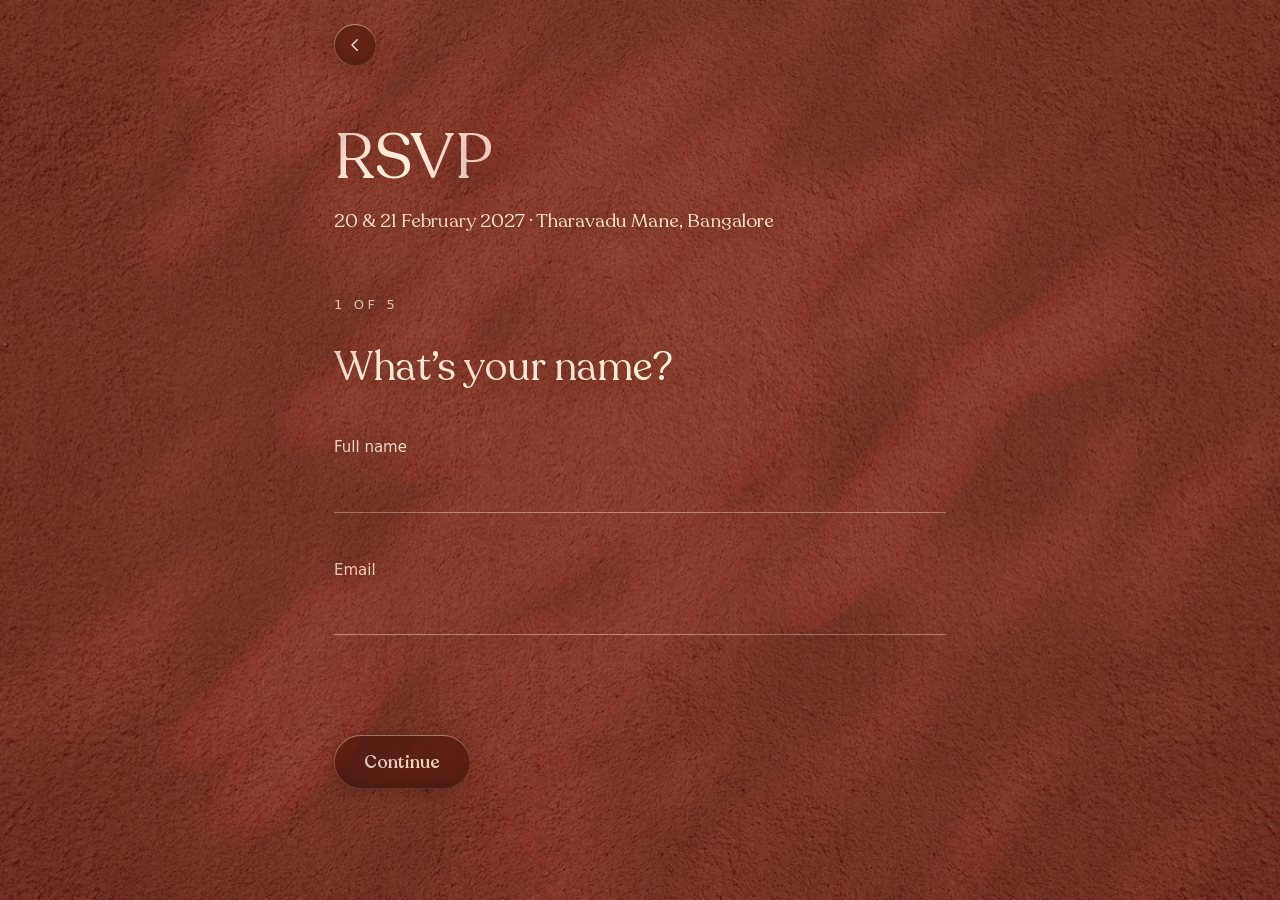
==== commit 00f7612b: "Rewrite the detail copy, fix the iOS wall gap, rework the RSVP page Several sessions' work, publishe" ====
--- a/rsvp/index.html
+++ b/rsvp/index.html
@@ -12,7 +12,8 @@
       content="Let Akriti and Srijan know whether you can be there on 20 and 21 February 2027."
     />
     <title>RSVP &middot; Akriti &amp; Srijan</title>
-    <link rel="icon" href="../favicon.svg" type="image/svg+xml" />
+    <link rel="icon" href="../favicon-32.png" sizes="32x32" type="image/png" />
+    <link rel="apple-touch-icon" href="../favicon-180.png" />
     <link rel="stylesheet" href="../styles.css" />
     <script>
       document.documentElement.classList.add("js");
@@ -58,12 +59,25 @@
       />
     </picture>
 
-    <!-- The secondary modifier keeps the same glass pill but at a lower
-         weight, so it never competes with Continue or Send it. -->
-    <nav class="site-nav site-nav--secondary" aria-label="Main">
-      <ul class="glass">
-        <li><a href="../">Back to the invitation</a></li>
-      </ul>
+    <!-- A way out, not the thing to do. It keeps the same glass as the
+         invitation's nav and shrinks to a single round button, sitting on
+         the same left edge as every question below it.
+
+         The arrow carries no text, so the anchor needs an aria-label:
+         without one a screen reader announces it as just "link". -->
+    <nav class="site-nav site-nav--back" aria-label="Main">
+      <a class="glass" href="../" aria-label="Back to the invitation">
+        <svg viewBox="0 0 24 24" aria-hidden="true" focusable="false">
+          <path
+            d="M15 5 8 12l7 7"
+            fill="none"
+            stroke="currentColor"
+            stroke-width="1.9"
+            stroke-linecap="round"
+            stroke-linejoin="round"
+          />
+        </svg>
+      </a>
     </nav>
 
     <main class="content-layer rsvp-page">
@@ -98,9 +112,6 @@
             autocomplete="email"
             required
           />
-          <p class="rsvp-help">
-            So we can send you timings and any changes. Nothing else, ever.
-          </p>
         </fieldset>
 
         <fieldset class="rsvp-step" data-step>
@@ -137,27 +148,20 @@
               value="1"
               inputmode="numeric"
             />
-            <p class="rsvp-help">
-              Your invitation says who it covers. If you are not sure, put what
-              you hope for and we will follow up.
-            </p>
           </fieldset>
 
           <fieldset class="rsvp-step" data-step>
-            <legend class="rsvp-q">Anything we should know about food?</legend>
-            <label class="rsvp-label" for="rsvp-dietary">
-              Allergies, or what you do and don&rsquo;t eat
-            </label>
-            <textarea
-              class="rsvp-input"
-              id="rsvp-dietary"
-              name="dietary"
-              rows="3"
-            ></textarea>
-            <p class="rsvp-help">
-              Most of the food will be vegetarian regardless. Leave this blank
-              if nothing applies.
-            </p>
+            <legend class="rsvp-q">Do you need a room?</legend>
+            <div class="rsvp-choices">
+              <label class="rsvp-choice">
+                <input type="radio" name="room" value="Yes" required />
+                <span>Yes, please book one</span>
+              </label>
+              <label class="rsvp-choice">
+                <input type="radio" name="room" value="No" />
+                <span>No, I&rsquo;ve got it covered</span>
+              </label>
+            </div>
           </fieldset>
         </div>
 
--- a/styles.css
+++ b/styles.css
@@ -9,7 +9,7 @@
      .content-layer      z 10   collage, headline, page
      .light-layer        z 20   the drifting light, multiply blend
      .site-nav           z 30   the pill nav
-     .drawer-root        z 60   the detail Polaroids, over everything
+     .drawer-root        z 60   the detail modals, over everything
 
    The nav has to sit outside .content-layer to reach z 30, because a
    child can never paint above a sibling of its parent.
@@ -80,6 +80,62 @@
   --space-8: 64px;
   --space-9: 96px;
 
+  /* ---------- Vertical rhythm ----------
+     Every gap between blocks down the page is one of these five steps,
+     so the page reads as a rhythm rather than a pile of one-off numbers.
+     One fluid base, multiplied. Change --v-unit to loosen or tighten the
+     whole page at once.
+
+       --v-pair     0.4x    a label and the line it introduces
+       --v-tight    1x      a button and its fine print
+       --v-item     2x      one element to the next inside a group
+       --v-group    3x      one group of lines to the next
+       --v-section  4.5x    one section of the page to the next
+
+     ⚠️ Do not add a sixth value to solve a single awkward gap. The point
+     is that there are only five. If a gap needs something in between,
+     the layout around it is usually the real problem. */
+  --v-unit: clamp(11px, 1.75vw, 26px);
+  --v-pair: calc(var(--v-unit) * 0.4);
+  --v-tight: var(--v-unit);
+  --v-item: calc(var(--v-unit) * 2);
+  --v-group: calc(var(--v-unit) * 3);
+  --v-section: calc(var(--v-unit) * 4.5);
+
+  /* ---------- Type scale ----------
+     One ratio, 1.333 (a perfect fourth), seven steps. Every size in the
+     page's editorial voice is a step on it, so the sizes relate to each
+     other instead of being eleven unrelated numbers.
+
+       --t-fine     (spare, one step below the body)     15 / 13
+       --t-body     RSVP button                          20 / 15
+       --t-label    the two kickers                      27 / 17
+       --t-title    details heading, closing, footer     36 / 20
+       --t-lede     (spare, one step above the title)    47 / 24
+       --t-feature  the date and the venue name          63 / 30
+       --t-display  "See you there!"                     84 / 34
+
+     First number is a 1512px screen, second a 360px phone. Each step is
+     a straight line between the two, so type grows smoothly with the
+     window rather than jumping at a breakpoint.
+
+     ⚠️ --t-feature's 30px floor is measured, not chosen: at 32px the line
+     "20 & 21 February 2027" is 317px wide and overflows the 312px of
+     content a 360px phone has, so it wraps. Do not raise that minimum.
+
+     TWO THINGS DELIBERATELY OFF THIS SCALE, both for good reasons: the
+     hero headline is sized in cqw against the collage stage and was
+     solved by measuring its rendered ink to fit the artwork, and the nav
+     pill is fixed-pixel chrome whose height the hero's --stage-top has to
+     clear. Neither belongs to the page's reading rhythm. */
+  --t-fine: clamp(13px, 12.38px + 0.174vw, 15px);
+  --t-body: clamp(15px, 13.44px + 0.434vw, 20px);
+  --t-label: clamp(17px, 13.88px + 0.868vw, 27px);
+  --t-title: clamp(20px, 15px + 1.389vw, 36px);
+  --t-lede: clamp(24px, 16.81px + 1.997vw, 47px);
+  --t-feature: clamp(30px, 19.69px + 2.865vw, 63px);
+  --t-display: clamp(34px, 18.38px + 4.34vw, 84px);
+
   --radius: 6px;
   --radius-lg: 14px;
 
@@ -124,20 +180,78 @@
 }
 
 /* ---------- The fixed layers ----------
-   Sized to the viewport plus --chrome-inset, which main.js measures. On
-   phones the browser toolbars overlay the page, so every viewport unit
-   reports a height shorter than the physical screen and a 100vh layer
-   stops short of the bottom. Extending past it is the only way to
-   paint the wall behind the toolbar. Zero on desktop. */
+   These have to cover the entire physical screen, including behind the
+   status bar, the home indicator and the browser's own toolbars. Nothing
+   else on the page has to: the flat --wall colour is painted on <html>,
+   and a root background always fills the screen no matter what the
+   viewport reports. So any shortfall here shows as a band of flat,
+   untextured, unshadowed terracotta at the top and bottom.
+
+   Measured from a screenshot on an iPhone at 390x844: the wall covered
+   only 740pt, leaving 46pt bare at the top and 58pt at the bottom, and
+   the bottom band grew to 98pt once the toolbar expanded. Both bands
+   read brighter than the wall, which is the giveaway: the light layer
+   stops short as well, so nothing is shading them.
+
+   Three things are wrong with sizing a layer as `100vh` from `top: 0`:
+
+     1. `vh` is not the screen. On iOS it is the viewport, which can be
+        inset by the safe areas, so the box starts BELOW the status bar.
+     2. `vh` shrinks as the toolbar appears, so the bottom rides up.
+     3. Even correcting for both, a single inset's worth of extra height
+        is not enough, because the box has to grow at both ends.
+
+   So: centre it and give it a whole inset of slack at each end. Centring
+   is what makes the slack symmetrical, which is why the insets are
+   doubled rather than added once. `lvh` is the LARGE viewport, the
+   tallest the page ever gets, which removes the toolbar problem.
+
+   `env()` is 0 on desktop and `lvh` equals `vh` there, so this is exactly
+   the old behaviour on a computer and nothing about the light changes.
+
+   Over-provisioning is safe by design: the image is `object-fit: cover`,
+   so extra height only crops a little more texture, invisible on a
+   plaster wall. Coming up SHORT is the bug. The first width/height pair
+   is the old rule, kept as a fallback for anything without `lvh`. */
 .background-layer,
 .light-layer {
   position: fixed;
-  top: 0;
-  left: 0;
+  top: 50%;
+  left: 50%;
+  transform: translate(-50%, -50%);
   display: block;
   width: 100vw;
   height: calc(100vh + var(--chrome-inset, 0px));
+  width: calc(
+    100vw + 2 * env(safe-area-inset-left, 0px) + 2 *
+      env(safe-area-inset-right, 0px)
+  );
+  height: calc(
+    100lvh + 2 * env(safe-area-inset-top, 0px) + 2 *
+      env(safe-area-inset-bottom, 0px)
+  );
   pointer-events: none;
+}
+
+/* One more safety margin, on touch devices only. The two plausible models
+   of how iOS lays this out both come out covered on the maths above, but
+   one of them only just, and a phone is the one place this cannot be
+   checked from here. 120px of extra height, 60px at each end once
+   centred, keeps it covered even if the assumption about `lvh` is wrong.
+
+   Deliberately behind `pointer: coarse` so a desktop, where none of this
+   was ever broken, keeps exactly the geometry the light was tuned
+   against. On a phone it makes the light about 14% taller, which on
+   something this soft and this slow is not visible. */
+@media (pointer: coarse) {
+  .background-layer,
+  .light-layer {
+    height: calc(100vh + var(--chrome-inset, 0px) + 120px);
+    height: calc(
+      100lvh + 2 * env(safe-area-inset-top, 0px) + 2 *
+        env(safe-area-inset-bottom, 0px) + 120px
+    );
+  }
 }
 
 .background-layer {
@@ -330,7 +444,7 @@
   padding: clamp(12px, 1.2vw, 18px) clamp(24px, 2.4vw, 36px);
   font-family: var(--font-display);
   font-weight: 500;
-  font-size: clamp(15px, 1.32vw, 20px);
+  font-size: var(--t-body);
   letter-spacing: 0.01em;
   color: #fff4e6;
   text-decoration: none;
@@ -410,46 +524,70 @@
   background: #fdf6ea;
 }
 
-/* ---------- Secondary nav ----------
+/* ---------- Back to the invitation ----------
    The RSVP page has one real next action at a time: Continue, then Send
-   it. "Back to the invitation" is a way out, not the thing to do, so it
-   keeps the same glass pill and drops its weight: less tint, a fainter
-   lip, a softer shadow, and smaller type. Scoped to the modifier class,
-   so the nav on the invitation itself is untouched. */
-.site-nav--secondary ul.glass {
-  padding: 4px;
-  background: rgba(52, 18, 11, 0.24);
-  box-shadow:
-    inset 0 1px 0 rgba(255, 240, 224, 0.2),
-    inset 0 -1px 0 rgba(255, 224, 200, 0.06),
-    0 3px 12px rgba(46, 14, 7, 0.14);
-}
-
-/* The dispersion fringe is the loudest part of the glass. Dimmed rather
-   than removed, so the pill still reads as the same material. */
-.site-nav--secondary ul.glass::after {
-  opacity: 0.2;
-}
-
-.site-nav--secondary a {
-  padding: 7px var(--space-4);
-  font-size: 15px;
-  color: rgba(253, 241, 226, 0.84);
-}
-
-.site-nav--secondary a:hover,
-.site-nav--secondary a:focus-visible {
-  background: rgba(30, 8, 4, 0.3);
+   it. Getting back to the invitation is a way out, not the thing to do,
+   so it drops from a labelled pill to a single round button and moves
+   off the centre line.
+
+   It lines up with the left edge of the questions below it. The nav is
+   fixed and .rsvp-page is not, so the two cannot inherit that edge from
+   a shared parent: the column width and its gutter are tokens instead,
+   and both elements are built from the same two numbers. Change one and
+   they move together.
+
+   ⚠️ These have to live on :root, not on .rsvp-page. Custom properties
+   inherit downward only, and the nav is the page's sibling, not its
+   child. */
+:root {
+  --rsvp-col: 700px;
+  --rsvp-gutter: clamp(24px, 6vw, 44px);
+}
+
+/* The same centred column as the page, so the button can sit on its
+   left edge. .site-nav's own translateX(-50%) still does the centring;
+   only the width of the box being centred has changed. */
+.site-nav--back {
+  display: flex;
+  justify-content: flex-start;
+  width: min(100%, var(--rsvp-col));
+  padding-inline: var(--rsvp-gutter);
+}
+
+/* .site-nav a is a wide pill built around a word. This has no word in
+   it, so it is squared off and sized as a target: 42px clears WCAG
+   2.2's 24px minimum comfortably, which matters more here than usual
+   because the arrow itself is only 18px of ink. */
+.site-nav--back a {
+  display: grid;
+  place-items: center;
+  width: 42px;
+  height: 42px;
+  padding: 0;
+  color: rgba(253, 241, 226, 0.92);
+}
+
+.site-nav--back svg {
+  width: 18px;
+  height: 18px;
+}
+
+/* The glass and the hover state are the same element here, where on the
+   invitation's nav they are the pill and the link inside it. So hover
+   replaces the tint rather than layering over it, and the replacement
+   has to be darker than the tint it removes or the button appears to
+   lighten as you approach it. */
+.site-nav--back a:hover,
+.site-nav--back a:focus-visible {
+  background: rgba(30, 8, 4, 0.68);
   color: #fff6ea;
 }
 
-/* Without backdrop-filter the base pill falls back to near-solid. Left
-   at that, the secondary version would come out heavier than the
-   primary one it is meant to sit behind. */
-@supports not (backdrop-filter: blur(1px)) {
-  .site-nav--secondary ul.glass {
-    background: rgba(52, 18, 11, 0.72);
-  }
+/* The global a:focus-visible sets border-radius: 2px so the ring hugs a
+   rectangular link. Around a circle that reads as a box, so the radius
+   has to be restated. */
+.site-nav--back a:focus-visible {
+  border-radius: 999px;
 }
 
 /* ============================================================
@@ -476,15 +614,61 @@
 .hero {
   position: relative;
   display: grid;
-  place-items: center;
+  /* Pinned to the top, not centred. Centring made the stage's own size
+     fight its position: growing it pushed the headline UP into the nav,
+     so the stage had to stay small. Pinned, growing it pushes the
+     headline DOWN and away from the nav, so the only limit left is the
+     bottom of the artwork. */
+  justify-items: center;
+  align-content: start;
   min-height: 100svh;
-  padding: 0;
+  /* Declared HERE, not on .hero-stage, because both need them and custom
+     properties inherit downward only: a value set on the stage is
+     invisible to its own parent. Setting them there made this padding
+     silently resolve to zero. */
+  --stage-top: 40px;
+  --stage-foot: 24px;
+  /* 1 / 0.92. The lowest piece sits at 92% of the stage height, so the
+     bottom 8% of the box is empty wall. Sizing the stage against the
+     whole box therefore threw away 8% of the artwork for nothing. This
+     scales the height budget back up so it is the ARTWORK that lands on
+     the bottom margin, not the empty box.
+
+     ⚠️ Re-measure this if the bottom of the composition changes. Today
+     the lowest piece is p-bangles. A multiplier rather than a division
+     because multiplying by a unitless custom property has the wider
+     browser support. */
+  --content-scale: 1.087;
+  padding: var(--stage-top) 0 var(--stage-foot);
   overflow: hidden;
 }
 
 .hero-stage {
   position: relative;
-  width: 100%;
+
+  /* The stage is sized by whichever runs out first, width or height, so the
+     whole collage is always on screen. Height is the one that used to be
+     ignored: a 1600px stage at this ratio is 1039px tall, which is taller
+     than most laptop windows, so the bottom of the collage was cut off.
+
+     --stage-ar has to be the aspect-ratio below written as a number, because
+     a ratio cannot be used as a multiplier in calc. The two are changed
+     together or the stage stops fitting.
+
+     --stage-top, --stage-foot and --content-scale are declared on `.hero`,
+     because that element needs them for its padding too. The nav is still
+     allowed to overlap the stage's empty top area, as the design has it;
+     what --stage-top reserves is only enough that the HEADLINE clears the
+     nav on a narrow window, where the stage is limited by width and the
+     headline therefore sits high. Before any of this, at 360x640 the
+     headline sat 36px ON TOP of the nav. */
+  --stage-ar: 1.5397; /* 1512 / 982 */
+  width: min(
+    100%,
+    1600px,
+    (100svh - var(--stage-top) - var(--stage-foot)) * var(--content-scale) *
+      var(--stage-ar)
+  );
   max-width: 1600px;
   aspect-ratio: 1512 / 982;
   /* Makes cqw inside resolve against this box. */
@@ -501,13 +685,12 @@
   margin: 0;
   font-family: var(--font-display);
   font-weight: 500;
-  /* Solved, not guessed. The headline's INK spans x 153..1383 in the
-     1512-wide Figma, so 81.35% of the frame. Ours was measured the same
-     way, by thresholding the rendered pixels rather than reading the
-     layout box, because the layout box includes side bearing the eye
-     does not see. 114.31px gave 1084px of ink, so 1230px needs 129.7px,
-     which is 8.578cqw. Change the wording and this needs re-solving. */
-  font-size: 8.578cqw;
+  /* Solved, not guessed. Measure the rendered INK, not the layout box:
+     the box includes side bearing the eye does not see, which is what
+     made an earlier attempt 12% too narrow. At 8.578cqw the ink spanned
+     81.4% of the stage; this is one step down from that, at 76.6%.
+     Change the wording and this needs re-solving. */
+  font-size: 8.075cqw;
   line-height: 0.94;
   letter-spacing: -0.018em;
   text-align: center;
@@ -567,15 +750,23 @@
   height: auto;
 }
 
-/* ---------- Wide arrangement: measured off the Figma ----------
+/* ---------- Wide arrangement: measured off the design ----------
    --x and --y are the centre of each piece as a percentage of the
-   1512 x 982 stage; --w is its width on the same scale. */
+   1512 x 982 stage; --w is its width on the same scale.
+
+   Solved, not eyeballed. Each piece was template-matched into the
+   reference on its GRADIENT MAGNITUDE rather than its colour, because
+   flat areas correlate with almost anything: matching on colour put the
+   sun face on top of the postcard and the dosa up in the sky. The search
+   was also constrained to a window around each piece's previous position,
+   since this is a refinement of an existing composition rather than a
+   rearrangement, so a piece crossing the frame is a bug not a finding. */
 
 /* behind the Polaroid */
 .p-kolam {
-  --x: 34.6%;
-  --y: 82.7%;
-  --w: 11.2%;
+  --x: 32.7%;
+  --y: 77.5%;
+  --w: 17.8%;
   --rot: 0deg;
   --px: 0.35;
   --py: 0.3;
@@ -586,7 +777,7 @@
 }
 
 .p-stamp {
-  --x: 20%;
+  --x: 19.7%;
   --y: 33.6%;
   --w: 7.4%;
   --rot: -4deg;
@@ -596,10 +787,128 @@
   --pl: 0.085;
 }
 
+.p-sun {
+  --x: 44%;
+  --y: 32.4%;
+  --w: 10.7%;
+  --rot: -1deg;
+  --px: 0.5;
+  --py: 0.35;
+  --pr: -0.3;
+  --pl: 0.06;
+}
+
+.p-postcard {
+  --x: 72%;
+  --y: 43.7%;
+  --w: 13.9%;
+  --rot: 3deg;
+  --px: 0.55;
+  --py: 0.3;
+  --pr: 0.35;
+  --pl: 0.062;
+}
+
+.p-stamp-blr {
+  --x: 80.2%;
+  --y: 36.3%;
+  --w: 6.9%;
+  --rot: -5deg;
+  --px: 0.85;
+  --py: 0.5;
+  --pr: -0.6;
+  --pl: 0.09;
+}
+
+.p-coconut {
+  --x: 17.3%;
+  --y: 53.5%;
+  --w: 12.3%;
+  --rot: -2deg;
+  --px: 0.6;
+  --py: 0.45;
+  --pr: 0.3;
+  --pl: 0.065;
+}
+
+.p-lotus {
+  --x: 26.8%;
+  --y: 56.2%;
+  --w: 12.8%;
+  --rot: 1deg;
+  --px: 0.7;
+  --py: -0.4;
+  --pr: -0.45;
+  --pl: 0.075;
+}
+
+.p-couple {
+  --x: 22.2%;
+  --y: 73.2%;
+  --w: 16.3%;
+  --rot: -1deg;
+  --px: 0.65;
+  --py: -0.5;
+  --pr: 0.4;
+  --pl: 0.08;
+}
+
+.p-musicians {
+  --x: 83.2%;
+  --y: 53.5%;
+  --w: 14.4%;
+  --rot: 2deg;
+  --px: 0.8;
+  --py: 0.4;
+  --pr: -0.4;
+  --pl: 0.078;
+}
+
+.p-rickshaw {
+  --x: 80.2%;
+  --y: 71.2%;
+  --w: 20.1%;
+  --rot: -1deg;
+  --px: 0.7;
+  --py: -0.45;
+  --pr: 0.3;
+  --pl: 0.072;
+}
+
+/* Read off the reference by hand rather than matched. The thali is occluded
+   on three sides, by the Polaroid above and the newspaper to its right, so
+   there is not enough of it visible for the matcher to lock on: every
+   candidate scored about the same and they were scattered across the bottom
+   of the frame. Its visible left edge sits at 48.3%, its lowest point at
+   90.5%, and the artwork is very nearly square. */
+.p-dosa {
+  --x: 54.4%;
+  --y: 81.5%;
+  --w: 12.2%;
+  --rot: 2deg;
+  --px: 0.5;
+  --py: -0.75;
+  --pr: 0.35;
+  --pl: 0.085;
+}
+
+/* the anchor */
+.p-polaroid {
+  --x: 49.5%;
+  --y: 55.1%;
+  --w: 37.7%;
+  --rot: -2deg;
+  --px: 0.3;
+  --py: 0.22;
+  --pr: 0.18;
+  --pl: 0.06;
+}
+
+/* in front of the Polaroid */
 .p-bell {
-  --x: 29.4%;
+  --x: 29.2%;
   --y: 35.9%;
-  --w: 6.2%;
+  --w: 6.3%;
   --rot: 2deg;
   --px: 0.75;
   --py: 0.42;
@@ -607,110 +916,9 @@
   --pl: 0.07;
 }
 
-.p-sun {
-  --x: 44.2%;
-  --y: 32.7%;
-  --w: 10.8%;
-  --rot: -1deg;
-  --px: 0.5;
-  --py: 0.35;
-  --pr: -0.3;
-  --pl: 0.06;
-}
-
-.p-postcard {
-  --x: 71.8%;
-  --y: 44%;
-  --w: 14.2%;
-  --rot: 3deg;
-  --px: 0.55;
-  --py: 0.3;
-  --pr: 0.35;
-  --pl: 0.062;
-}
-
-.p-stamp-blr {
-  --x: 79.9%;
-  --y: 36.4%;
-  --w: 6.5%;
-  --rot: -5deg;
-  --px: 0.85;
-  --py: 0.5;
-  --pr: -0.6;
-  --pl: 0.09;
-}
-
-.p-coconut {
-  --x: 17.5%;
-  --y: 52.2%;
-  --w: 12.2%;
-  --rot: -2deg;
-  --px: 0.6;
-  --py: 0.45;
-  --pr: 0.3;
-  --pl: 0.065;
-}
-
-.p-lotus {
-  --x: 27.1%;
-  --y: 54.7%;
-  --w: 9.6%;
-  --rot: 1deg;
-  --px: 0.7;
-  --py: -0.4;
-  --pr: -0.45;
-  --pl: 0.075;
-}
-
-.p-couple {
-  --x: 21.3%;
-  --y: 73.4%;
-  --w: 13.2%;
-  --rot: -1deg;
-  --px: 0.65;
-  --py: -0.5;
-  --pr: 0.4;
-  --pl: 0.08;
-}
-
-.p-musicians {
-  --x: 84.3%;
-  --y: 52.7%;
-  --w: 12%;
-  --rot: 2deg;
-  --px: 0.8;
-  --py: 0.4;
-  --pr: -0.4;
-  --pl: 0.078;
-}
-
-.p-rickshaw {
-  --x: 81.4%;
-  --y: 71.3%;
-  --w: 17.2%;
-  --rot: -1deg;
-  --px: 0.7;
-  --py: -0.45;
-  --pr: 0.3;
-  --pl: 0.072;
-}
-
-/* the anchor */
-.p-polaroid {
-  --x: 50%;
-  --y: 54.5%;
-  --w: 36.5%;
-  --rot: -2deg;
-  --px: 0.3;
-  --py: 0.22;
-  --pr: 0.18;
-  --pl: 0.06;
-}
-
-/* in front of the Polaroid */
 .p-chai {
-  --x: 30.3%;
-  --y: 64.7%;
+  --x: 30.2%;
+  --y: 65.1%;
   --w: 4.9%;
   --rot: 3deg;
   --px: 0.95;
@@ -719,10 +927,22 @@
   --pl: 0.095;
 }
 
+/* The upper of the two marigolds under the Ganesha postcard. */
+.p-marigold-two {
+  --x: 71%;
+  --y: 62.9%;
+  --w: 7%;
+  --rot: 5deg;
+  --px: 0.88;
+  --py: -0.5;
+  --pr: -0.55;
+  --pl: 0.092;
+}
+
 .p-marigold-a {
-  --x: 69.9%;
-  --y: 67.4%;
-  --w: 9.6%;
+  --x: 69%;
+  --y: 69%;
+  --w: 7.6%;
   --rot: -3deg;
   --px: 0.9;
   --py: -0.55;
@@ -731,9 +951,9 @@
 }
 
 .p-marigold-b {
-  --x: 31.7%;
-  --y: 78.4%;
-  --w: 7.3%;
+  --x: 31.6%;
+  --y: 78.1%;
+  --w: 7.2%;
   --rot: 4deg;
   --px: 0.85;
   --py: -0.6;
@@ -741,21 +961,10 @@
   --pl: 0.088;
 }
 
-.p-dosa {
-  --x: 53.5%;
+.p-bangles {
+  --x: 68%;
   --y: 81.6%;
-  --w: 12.6%;
-  --rot: 2deg;
-  --px: 0.5;
-  --py: -0.75;
-  --pr: 0.35;
-  --pl: 0.085;
-}
-
-.p-bangles {
-  --x: 69.2%;
-  --y: 81.8%;
-  --w: 13.6%;
+  --w: 18.4%;
   --rot: -2deg;
   --px: 0.75;
   --py: -0.65;
@@ -774,7 +983,18 @@
      taller box so they stay large enough to read on a phone, and the
      whole collage is pushed down the stage so the headline has room to
      sit above it rather than underneath it. */
+  /* The phone needs its own values for the same reasons. The headline sits
+     at 4% of the stage rather than 18%, so it clears the nav only because
+     of --stage-top; and the phone composition's lowest piece is at 84%
+     rather than 92%, so the content scale differs too. */
+  .hero {
+    --stage-top: 92px;
+    --content-scale: 1.19; /* 1 / 0.84 */
+  }
+
   .hero-stage {
+    /* Kept in step with the aspect-ratio below. See the note on .hero-stage. */
+    --stage-ar: 0.5714; /* 400 / 700 */
     aspect-ratio: 400 / 700;
   }
 
@@ -855,6 +1075,12 @@
     --x: 76%;
     --y: 55.9%;
     --w: 18%;
+  }
+  /* Tucked just above and outside -a, the same pairing as the wide layout. */
+  .p-marigold-two {
+    --x: 84%;
+    --y: 46%;
+    --w: 16%;
   }
   .p-marigold-b {
     --x: 34%;
@@ -927,7 +1153,12 @@
   --front-step: 95ms;
   --front-scale: 1.42; /* how large a front piece starts */
 
-  --headline-delay: 1350ms;
+  /* The headline waits for the collage. The last front piece starts at
+     --front-start + 5 * --front-step and takes --travel-dur, so the
+     composition is finished at 1250 + 475 + 1400 = 3125ms. Landing the
+     headline a little inside that reads as "the collage settles and the
+     words arrive", rather than as a sixth thing still moving. */
+  --headline-delay: 3000ms;
 
   /* Two curves, one per direction of travel. Both end just past their
      target and drop back, which is the bounce. The overshoot is small
@@ -1072,68 +1303,70 @@
    Vertical offsets are also in cqw, scaled by 982/1512, because the
    stage is that much shorter than it is wide. */
 .p-kolam {
-  --from-x: 15.4cqw;
-  --from-y: -18.3cqw;
+  --from-x: 16.8cqw;
+  --from-y: -14.5cqw;
   --fan-delay: calc(var(--back-start) + 0 * var(--back-step));
   --from-rot: -6deg;
 }
 .p-stamp {
-  --from-x: 30cqw;
-  --from-y: 13.6cqw;
+  --from-x: 29.8cqw;
+  --from-y: 14cqw;
   --fan-delay: calc(var(--back-start) + 8 * var(--back-step));
   --from-rot: 10deg;
 }
-.p-bell {
-  --from-x: 20.6cqw;
-  --from-y: 12.1cqw;
+/* Almost entirely hidden by the Polaroid, so it emerges early: there is
+   nothing to see until the Polaroid has cleared it. */
+.p-dosa {
+  --from-x: -4.9cqw;
+  --from-y: -17.1cqw;
   --fan-delay: calc(var(--back-start) + 2 * var(--back-step));
-  --from-rot: -12deg;
+  --from-rot: -5deg;
 }
 .p-sun {
-  --from-x: 5.8cqw;
-  --from-y: 14.2cqw;
+  --from-x: 5.5cqw;
+  --from-y: 14.7cqw;
   --fan-delay: calc(var(--back-start) + 4 * var(--back-step));
   --from-rot: 7deg;
 }
 .p-postcard {
-  --from-x: -21.8cqw;
-  --from-y: 6.8cqw;
+  --from-x: -22.5cqw;
+  --from-y: 7.4cqw;
   --fan-delay: calc(var(--back-start) + 1 * var(--back-step));
   --from-rot: -9deg;
 }
 .p-stamp-blr {
-  --from-x: -29.9cqw;
-  --from-y: 11.8cqw;
+  --from-x: -30.7cqw;
+  --from-y: 12.2cqw;
   --fan-delay: calc(var(--back-start) + 5 * var(--back-step));
   --from-rot: 11deg;
 }
 .p-coconut {
-  --from-x: 32.5cqw;
-  --from-y: 1.5cqw;
+  --from-x: 32.2cqw;
+  --from-y: 1cqw;
   --fan-delay: calc(var(--back-start) + 9 * var(--back-step));
   --from-rot: -8deg;
 }
 .p-lotus {
-  --from-x: 22.9cqw;
-  --from-y: -0.1cqw;
+  --from-x: 22.7cqw;
+  --from-y: -0.7cqw;
   --fan-delay: calc(var(--back-start) + 6 * var(--back-step));
   --from-rot: 9deg;
 }
 .p-couple {
-  --from-x: 28.7cqw;
-  --from-y: -12.3cqw;
+  --from-x: 27.3cqw;
+  --from-y: -11.8cqw;
   --fan-delay: calc(var(--back-start) + 10 * var(--back-step));
   --from-rot: -7deg;
 }
 .p-musicians {
-  --from-x: -34.3cqw;
-  --from-y: 1.2cqw;
+  --from-x: -33.7cqw;
+  --from-y: 1cqw;
   --fan-delay: calc(var(--back-start) + 3 * var(--back-step));
   --from-rot: 8deg;
 }
 .p-rickshaw {
-  --from-x: -31.4cqw;
-  --from-y: -10.9cqw;
+  --from-x: -30.7cqw;
+  --from-y: -10.5cqw;
   --fan-delay: calc(var(--back-start) + 7 * var(--back-step));
   --from-rot: -6deg;
 }
@@ -1162,10 +1395,11 @@
    once for all five in the grouped rule below, NOT per piece. Do not
    also set them in the individual blocks: the two rules score the same,
    so it would come down to source order. */
+.p-bell,
 .p-chai,
+.p-marigold-two,
 .p-marigold-a,
 .p-marigold-b,
-.p-dosa,
 .p-bangles {
   --from-scale: var(--front-scale);
   --piece-ease: var(--ease-settle);
@@ -1176,36 +1410,42 @@
 }
 
 .p-chai {
-  --from-x: -5.5cqw;
+  --from-x: -5.7cqw;
   --from-y: 1.9cqw;
   --fan-delay: calc(var(--front-start) + 0 * var(--front-step));
   --from-rot: 6deg;
 }
-.p-marigold-a {
-  --from-x: 5.6cqw;
-  --from-y: 2.3cqw;
+.p-marigold-two {
+  --from-x: 6.3cqw;
+  --from-y: 1.5cqw;
   --fan-delay: calc(var(--front-start) + 1 * var(--front-step));
-  --from-rot: -5deg;
+  --from-rot: -6deg;
 }
 .p-marigold-b {
-  --from-x: -5.1cqw;
+  --from-x: -5.3cqw;
   --from-y: 4.4cqw;
   --fan-delay: calc(var(--front-start) + 2 * var(--front-step));
   --from-rot: 5deg;
 }
+.p-marigold-a {
+  --from-x: 5.7cqw;
+  --from-y: 2.7cqw;
+  --fan-delay: calc(var(--front-start) + 3 * var(--front-step));
+  --from-rot: -5deg;
+}
+.p-bell {
+  --from-x: -6cqw;
+  --from-y: -3.7cqw;
+  --fan-delay: calc(var(--front-start) + 4 * var(--front-step));
+  --from-rot: -12deg;
+}
+/* Last, because it is the largest of the six, so it makes the best final
+   beat. */
 .p-bangles {
   --from-x: 5.4cqw;
-  --from-y: 5cqw;
-  --fan-delay: calc(var(--front-start) + 3 * var(--front-step));
+  --from-y: 5.1cqw;
+  --fan-delay: calc(var(--front-start) + 5 * var(--front-step));
   --from-rot: 4deg;
-}
-/* Last, because it is the largest and it sits dead centre, so it makes
-   the best final beat. */
-.p-dosa {
-  --from-x: 1cqw;
-  --from-y: 4.9cqw;
-  --fan-delay: calc(var(--front-start) + 4 * var(--front-step));
-  --from-rot: -4deg;
 }
 
 /* ---------- travel on a phone ----------
@@ -1230,9 +1470,9 @@
     --from-x: 37cqw;
     --from-y: 35.7cqw;
   }
-  .p-bell {
-    --from-x: 22cqw;
-    --from-y: 39.2cqw;
+  .p-dosa {
+    --from-x: -2cqw;
+    --from-y: -49cqw;
   }
   .p-sun {
     --from-x: 0cqw;
@@ -1272,6 +1512,10 @@
     --from-x: -6cqw;
     --from-y: -6.3cqw;
   }
+  .p-marigold-two {
+    --from-x: 10cqw;
+    --from-y: -1.8cqw;
+  }
   .p-marigold-a {
     --from-x: 7.3cqw;
     --from-y: 3.1cqw;
@@ -1280,9 +1524,9 @@
     --from-x: -4.5cqw;
     --from-y: 7.5cqw;
   }
-  .p-dosa {
-    --from-x: 0.6cqw;
-    --from-y: 13.7cqw;
+  .p-bell {
+    --from-x: -6.5cqw;
+    --from-y: -11.5cqw;
   }
   .p-bangles {
     --from-x: 6.2cqw;
@@ -1348,44 +1592,61 @@
 }
 
 .invite {
-  padding-top: clamp(56px, 8.3vw, 126px);
-}
-
-/* The two small lines that frame the date: "and we'd love for you to be
-   there on" and "at". Figma has them at 29px on a 1512 frame. */
+  padding-top: var(--v-group);
+}
+
+/* The two small lines that frame the date and the venue: "and we'd love
+   for you to be there on" and "in the courtyard of". */
 .kicker {
   margin: 0;
   font-family: var(--font-display);
   font-weight: 400;
-  font-size: clamp(17px, 1.92vw, 29px);
+  font-size: var(--t-label);
   line-height: 1.4;
   color: #fdf6ed;
   text-shadow: 0 2px 18px rgba(60, 16, 8, 0.45);
 }
 
+/* "in the courtyard of" sits below the photograph, directly above the
+   venue name it introduces, so it takes the gap that separates the pair
+   from the picture. */
 .kicker-at {
-  margin-top: clamp(40px, 6.4vw, 97px);
-}
-
-/* The date, and "See you there!", are the two largest things on the
-   page. Figma puts both at 100px. */
+  margin-top: var(--v-item);
+}
+
+/* The date and "See you there!" share everything except their size. They
+   used to share that too, both at the Figma's 100px. The date now matches
+   the venue name so the two read as one pair with the photograph between
+   them, and the sign-off is the loudest thing left on the page. Only the
+   size differs; keep the rest in the shared block. */
 .display,
 .signoff {
-  margin: clamp(14px, 2.8vw, 42px) 0 0;
+  margin: var(--v-pair) 0 0;
   font-family: var(--font-display);
   font-weight: 400;
-  font-size: clamp(40px, 6.6vw, 100px);
   line-height: 1.02;
   letter-spacing: -0.012em;
   color: #fffaf2;
   text-shadow: 0 3px 30px rgba(60, 16, 8, 0.42);
 }
 
+/* Size, leading and tracking all copied from .venue-name, not just the
+   size, or the two lines would not read as the same piece of type. */
+.display {
+  font-size: var(--t-feature);
+  line-height: 1.24;
+  letter-spacing: normal;
+}
+
+.signoff {
+  font-size: var(--t-display);
+}
+
 /* ---------- The venue photograph ----------
    Already a Polaroid: the frame is baked into the image, so there is no
    border here to go out of step with it. */
 .venue-shot {
-  margin: clamp(30px, 5.1vw, 77px) auto 0;
+  margin: var(--v-item) auto 0;
   width: min(72vw, 1100px);
 }
 
@@ -1397,10 +1658,10 @@
 }
 
 .venue-name {
-  margin: clamp(28px, 5.1vw, 77px) 0 0;
+  margin: var(--v-pair) 0 0;
   font-family: var(--font-display);
   font-weight: 400;
-  font-size: clamp(26px, 3.5vw, 53px);
+  font-size: var(--t-feature);
   line-height: 1.24;
   color: #f6efe6;
   text-shadow: 0 2px 22px rgba(60, 16, 8, 0.45);
@@ -1413,12 +1674,12 @@
 }
 
 .cta-wrap {
-  margin: clamp(34px, 6.9vw, 105px) 0 0;
+  margin: var(--v-group) 0 0;
 }
 
 .micro {
-  margin: clamp(12px, 1.6vw, 24px) 0 0;
-  font-size: clamp(13px, 1vw, 15px);
+  margin: var(--v-tight) 0 0;
+  font-size: var(--t-fine);
   letter-spacing: 0.02em;
   color: #faf0e5;
   text-shadow: 0 2px 14px rgba(60, 16, 8, 0.5);
@@ -1431,7 +1692,7 @@
   position: relative;
   z-index: 4;
   width: min(260px, 40vw);
-  margin: clamp(48px, 7.3vw, 110px) auto;
+  margin: var(--v-section) auto;
   border: 0;
   border-top: 1px solid rgba(255, 244, 232, 0.4);
 }
@@ -1441,7 +1702,7 @@
   margin: 0;
   font-family: var(--font-display);
   font-weight: 400;
-  font-size: clamp(20px, 2.25vw, 34px);
+  font-size: var(--t-title);
   line-height: 1.35;
   color: #fdf7ef;
   text-shadow: 0 2px 20px rgba(60, 16, 8, 0.45);
@@ -1451,7 +1712,7 @@
   display: grid;
   grid-template-columns: repeat(3, 1fr);
   gap: clamp(20px, 8.4vw, 127px);
-  margin: clamp(40px, 6.7vw, 101px) 0 0;
+  margin: var(--v-group) 0 0;
   padding: 0;
   list-style: none;
 }
@@ -1511,11 +1772,14 @@
   z-index: 4;
   /* The Figma sets this paragraph 1086px wide on a 1512 frame. */
   max-width: min(74vw, 1090px);
-  margin: clamp(44px, 7.2vw, 109px) auto 0;
+  margin: var(--v-section) auto 0;
   padding: 0 var(--space-5);
   font-family: var(--font-display);
   font-weight: 400;
-  font-size: clamp(22px, 3.3vw, 50px);
+  /* A step quieter than it was. At 50px this read as a paragraph
+     competing with the sign-off; on the scale it sits at --t-title, so it
+     hands over to "See you there!" instead of arguing with it. */
+  font-size: var(--t-title);
   line-height: 1.34;
   text-align: center;
   color: #f6efe6;
@@ -1525,7 +1789,7 @@
 .signoff {
   position: relative;
   z-index: 4;
-  margin-top: clamp(60px, 12vw, 180px);
+  margin-top: var(--v-section);
   text-align: center;
 }
 /* ---------- Footer ----------
@@ -1542,7 +1806,7 @@
   display: block;
   font-family: var(--font-display);
   font-weight: 500;
-  font-size: clamp(24px, 3vw, 34px);
+  font-size: var(--t-title);
   color: #fff6ea;
   text-shadow: 0 2px 22px rgba(60, 16, 8, 0.5);
 }
@@ -1634,11 +1898,10 @@
 /* ============================================================
    DETAIL MODALS
 
-   A Polaroid, not a bottom sheet. Each card opens a centred card
-   wearing the same warm white frame as the artwork printed on the
-   cards themselves: a thin margin on three sides, a slightly deeper
-   band along the bottom, and every word sitting in the photo window,
-   which is the only part that scrolls.
+   A centred card, from Figma node 102:509. An even frame on all four
+   sides, the title and the close button in a header row along the top,
+   and below them a reading window on slightly darker paper, which is
+   the only part that scrolls.
 
    The frame is padding on .drawer rather than a border, so the window
    can carry its own paper colour and inset edge without a border and a
@@ -1646,6 +1909,10 @@
 
    It stays the same shape at every width. On a phone it simply gets
    narrower; it does not turn back into a sheet.
+
+   This replaced a Polaroid: a warm white gradient frame with a deeper
+   band along the foot, the title scrolling with the text, and the close
+   riding the top-right corner. If you need it, it is in the history.
 
    One deliberate improvement on the reference this was modelled on:
    that one sets aria-modal="true" but does not actually trap focus, so
@@ -1657,7 +1924,7 @@
   position: fixed;
   inset: 0;
   z-index: 60;
-  /* One explicit cell, so the Polaroid's max-height: 100% has a
+  /* One explicit cell, so the card's max-height: 100% has a
      definite track to measure against rather than an auto one. The
      padding is the gutter the card is never allowed to touch. */
   display: grid;
@@ -1685,31 +1952,29 @@
   opacity: 1;
 }
 
-/* ---------- The Polaroid ----------
-   --pol-edge is the white margin on three sides, --pol-foot the band
-   beneath the window. On a real Polaroid the foot is roughly four
-   times the edge. That is a great deal of empty white to ask for on a
-   card carrying this much reading, so it is held to about double:
-   enough to read as a Polaroid, not enough to waste a screen. */
+/* ---------- The card ----------
+   From Figma node 102:509. An even 24px frame on all four sides with a
+   24px gap, the title and the close in a header row above the reading
+   window, and two flat neutral papers rather than the warm gradient the
+   Polaroid used. --drawer-pad is that frame, and the ::after fade and
+   the phone overrides all read it, so the frame only has to change in
+   one place. */
 .drawer {
-  --pol-edge: clamp(11px, 1.5vw, 17px);
-  --pol-foot: clamp(24px, 2.8vw, 34px);
+  --drawer-pad: 24px;
+  --drawer-paper: #f4f2ee;
+  --drawer-window: #eae6df;
   /* relative, not absolute: it is the grid's only in-flow child, so the
      grid centres it, and it still paints above the absolute scrim. */
   position: relative;
   display: flex;
   flex-direction: column;
-  width: min(100%, 620px);
-  max-height: min(100%, 860px);
-  padding: var(--pol-edge) var(--pol-edge) var(--pol-foot);
+  gap: var(--drawer-pad);
+  width: min(100%, 1000px);
+  max-height: min(100%, 724px);
+  padding: var(--drawer-pad);
   border-radius: 4px;
-  /* Not flat white. Real instant film is warm at the top and cooler at
-     the foot, and the gradient is what stops a 620px slab of #fff
-     reading as a browser dialog. */
-  background: linear-gradient(#fffdf9, #f3ede1);
-  box-shadow:
-    0 32px 70px rgba(28, 8, 4, 0.45),
-    0 4px 14px rgba(28, 8, 4, 0.26);
+  background: var(--drawer-paper);
+  box-shadow: 2px 3px 5px rgba(0, 0, 0, 0.15);
   opacity: 0;
   transform: translateY(18px) scale(0.965);
   transition:
@@ -1727,37 +1992,66 @@
   transform: translateY(0) scale(1);
 }
 
-/* The last line fading into the foot rather than being guillotined by
+/* The card takes focus when it opens, so that a screen reader announces
+   the dialog rather than the close button, and so no control is left
+   wearing a focus ring the moment the card appears. It is not a tab
+   stop, so suppressing the ring here costs a keyboard user nothing:
+   every control inside it still shows its own. */
+.drawer:focus {
+  outline: none;
+}
+
+/* The last line fading into the frame rather than being guillotined by
    it. It sits over the window's bottom padding, so at the end of the
    scroll there is nothing behind it to veil. */
 .drawer::after {
   content: "";
   position: absolute;
-  right: var(--pol-edge);
-  bottom: var(--pol-foot);
-  left: var(--pol-edge);
+  right: var(--drawer-pad);
+  bottom: var(--drawer-pad);
+  left: var(--drawer-pad);
   height: 34px;
-  border-radius: 0 0 2px 2px;
-  background: linear-gradient(rgba(253, 246, 234, 0), var(--cream));
+  background: linear-gradient(rgba(234, 230, 223, 0), var(--drawer-window));
   pointer-events: none;
 }
 
-/* The close button rides the top-right corner of the frame, half on
-   and half off. Anywhere inside the window and it would sit over the
-   text scrolling beneath it, which reads as a bug rather than a
-   button. Out here it never covers a word. */
+/* ---------- The header row ----------
+   The title used to scroll with the text. It now sits in the frame
+   above the window, opposite the close, exactly as the design has it. */
+.drawer-head {
+  display: flex;
+  align-items: center;
+  justify-content: space-between;
+  gap: var(--space-4);
+}
+
+/* The top of the card's hierarchy, so it has to outrank the section
+   headings inside the window. It used to be Regular at 20px against
+   subheadings at SemiBold 21px, which put it visibly BELOW the things
+   it introduces. It is now the same weight and a clear step larger. */
+.drawer-title {
+  margin: 0;
+  font-family: var(--font-display);
+  font-weight: 600;
+  font-size: clamp(21px, 2vw, 25px);
+  line-height: 1.3;
+  color: var(--ink);
+}
+
+/* Figma draws a bare 16px glyph. A 16px target is below the 24px
+   minimum, so the icon keeps its size and the button is padded out to
+   32px, then pulled back by half that in negative margin so the glyph
+   still lands 24px in from the card's edge. */
 .drawer-close {
-  position: absolute;
-  top: -10px;
-  right: -10px;
-  z-index: 2;
   display: grid;
   place-items: center;
-  width: 44px;
-  height: 44px;
-  border: 1px solid var(--cream-edge);
+  flex: 0 0 auto;
+  width: 32px;
+  height: 32px;
+  margin: -8px -8px -8px 0;
+  border: 0;
   border-radius: 999px;
-  background: var(--cream-warm);
+  background: transparent;
   color: var(--ink-soft);
   cursor: pointer;
   transition:
@@ -1766,7 +2060,7 @@
 }
 
 .drawer-close:hover {
-  background: #efe0c8;
+  background: rgba(51, 36, 26, 0.07);
   color: var(--ink);
 }
 
@@ -1779,9 +2073,9 @@
   border-radius: 999px;
 }
 
-/* ---------- The photo window ----------
+/* ---------- The reading window ----------
    The only scrolling region. The frame itself must never scroll or the
-   white border would slide away with the text.
+   header would slide away with the text.
 
    min-height: 0 is not optional. A flex child defaults to
    min-height: auto, which means "never shrink below your content", so
@@ -1793,27 +2087,38 @@
   overflow-y: auto;
   overscroll-behavior: contain;
   -webkit-overflow-scrolling: touch;
-  padding: clamp(26px, 3.4vw, 42px) clamp(20px, 3vw, 38px)
-    clamp(30px, 3.8vw, 48px);
-  border-radius: 2px;
-  background: var(--cream);
-  /* A hairline instead of a border, so the window's edge does not add
-     to its width and push the frame out of square. */
-  box-shadow: inset 0 0 0 1px rgba(51, 36, 26, 0.08);
+  padding: clamp(22px, 3vw, 34px) clamp(18px, 2.6vw, 32px);
+  background: var(--drawer-window);
+  /* An inset shadow rather than a border, so the window's edge does not
+     add to its width and push the frame out of square. */
+  box-shadow: inset 0 0 2px rgba(0, 0, 0, 0.25);
   color: var(--ink-soft);
   font-size: 16.5px;
   line-height: 1.62;
-  /* The default grey bar reads as browser furniture sitting on top of
-     the photograph. Thinned and warmed so it belongs to the paper. */
+  /* Invisible until you scroll, then it disappears again once you stop.
+     Only the colours move, never the width, so where a browser does
+     reserve a gutter it stays reserved and no text reflows as the bar
+     comes and goes. main.js adds the class.
+
+     ⚠️ No transition on scrollbar-color. Chrome accepts one and then
+     does not reliably advance it, so the bar can sit stuck at its
+     starting transparency and never appear at all. Firefox does not
+     animate the property regardless. An instant swap is imperceptible
+     on something this small and it always works. */
   scrollbar-width: thin;
-  scrollbar-color: rgba(51, 36, 26, 0.26) transparent;
-}
-
-/* Safari, which does not read the two properties above. The transparent
-   border plus background-clip is the only way to inset a WebKit thumb
-   from its track. */
+  scrollbar-color: transparent transparent;
+}
+
+.drawer-body.is-scrolling {
+  scrollbar-color: rgba(51, 36, 26, 0.3) transparent;
+}
+
+/* Safari and Chrome, which do not read the two properties above. The
+   transparent border plus background-clip is the only way to inset a
+   WebKit thumb, and it is what makes the bar read as a floating pill
+   rather than a bar filling a groove. The track is never painted. */
 .drawer-body::-webkit-scrollbar {
-  width: 11px;
+  width: 10px;
 }
 
 .drawer-body::-webkit-scrollbar-track {
@@ -1823,41 +2128,59 @@
 .drawer-body::-webkit-scrollbar-thumb {
   border: 3px solid transparent;
   border-radius: 999px;
-  background: rgba(51, 36, 26, 0.26);
+  background-color: transparent;
   background-clip: content-box;
-}
-
+  transition: background-color 300ms ease;
+}
+
+.drawer-body.is-scrolling::-webkit-scrollbar-thumb {
+  background-color: rgba(51, 36, 26, 0.3);
+}
+
+/* The reading measure, or rather the lack of one: every block fills the
+   window. There used to be a 640px cap with auto margins, which centred
+   a narrow column inside a 1000px card and left a wide empty gutter
+   down each side. The owner did not want that gutter, so the text now
+   runs the full width of the window and the window's own padding is the
+   only inset.
+
+   ⚠️ The tradeoff is line length. At the card's widest this gives about
+   105 characters a line, well past the 45 to 75 that is comfortable for
+   long-form reading. It is a deliberate choice for a card people skim
+   for logistics rather than read end to end. If it is ever put back,
+   note the old trap: the cap must be one px value shared by every
+   child, never `ch`. A `ch` is the width of a "0" in the element's OWN
+   font, so a 21px Recoleta heading and a 16.5px sans paragraph resolve
+   the same `ch` count to different widths, and auto margins then centre
+   those different widths at different places. The result was a heading
+   starting noticeably to the left of the paragraph under it. */
 .drawer-body > * {
-  max-width: 62ch;
-  margin-left: auto;
-  margin-right: auto;
-}
-
-/* The title scrolls with the text rather than sitting in a fixed
-   header. The card is small enough that a pinned header would eat a
-   third of the reading area. */
-.drawer-title {
-  margin: 0 auto var(--space-4);
+  margin-left: 0;
+  margin-right: 0;
+}
+
+/* Recoleta does the titles, the system sans does the reading. Setting a
+   whole screenful of display serif in Light was tried and it was harder
+   to read than it was handsome, which is the same conclusion an earlier
+   version of this card reached. The face earns its keep on the
+   subheadings, where it is a line at a time.
+
+   ⚠️ Everything that is NOT a title is one size and one colour. The
+   lede used to be larger and darker than the paragraphs under it, which
+   made the first paragraph of each card look like a different kind of
+   text from the rest. It now differs only in the space beneath it, so
+   it reads as a lead-in rather than a pull quote. Do not give it back
+   its own font-size or colour. */
+.drawer-lede {
+  margin: 0 0 var(--space-6);
+}
+
+.drawer-body h3 {
+  margin: var(--space-7) 0 var(--space-3);
   font-family: var(--font-display);
-  font-weight: 500;
-  font-size: clamp(25px, 3vw, 33px);
-  line-height: 1.15;
-  color: var(--ink);
-}
-
-.drawer-lede {
-  margin: 0 auto var(--space-6);
-  font-family: var(--font-display);
-  font-size: clamp(17px, 1.5vw, 20px);
-  line-height: 1.5;
-  color: var(--ink);
-}
-
-.drawer-body h3 {
-  margin: var(--space-7) auto var(--space-3);
-  font-family: var(--font-display);
-  font-weight: 500;
-  font-size: clamp(18px, 1.8vw, 23px);
+  font-weight: 600;
+  font-size: clamp(18px, 1.7vw, 21px);
+  letter-spacing: -0.005em;
   color: var(--ink);
 }
 
@@ -1866,11 +2189,11 @@
 }
 
 .drawer-body p {
-  margin: 0 auto var(--space-4);
+  margin: 0 0 var(--space-4);
 }
 
 .drawer-body ul {
-  margin: 0 auto var(--space-4);
+  margin: 0 0 var(--space-4);
   padding-left: 1.15em;
 }
 
@@ -1901,20 +2224,29 @@
   font-size: 15px;
 }
 
-/* Day trips: the drive time sits with the place name rather than in its
-   own column, so it stays attached when the row wraps on a phone. */
+/* A list of named things, each with a description under it. `margin: 0`
+   is the browser default for a dl's block margins, cleared so the list
+   sits tight under its heading.
+
+   (This carried a warning about auto margins and a 124px offset. That
+   applied when .drawer-body > * centred a 640px column; the blocks now
+   fill the window, so there is nothing left to knock out of line.) */
 .trip-list {
-  margin: 0;
+  margin-block: 0;
 }
 
 .trip-list > div {
   padding: var(--space-4) 0;
-  border-top: 1px solid var(--cream-edge);
-}
-
+  border-top: 1px solid rgba(51, 36, 26, 0.12);
+}
+
+/* A title, so Recoleta, same as the h3 above it, and the same weight.
+   It is one step smaller and it has a rule above it, which is enough to
+   place it under the section heading rather than beside it. The
+   description below is plain body text like everything else. */
 .trip-list dt {
   font-family: var(--font-display);
-  font-weight: 500;
+  font-weight: 600;
   font-size: 18px;
   color: var(--ink);
 }
@@ -1934,26 +2266,17 @@
 }
 
 /* On a phone the card keeps its shape and simply gets tighter: a
-   thinner white margin so the reading area is not squeezed, and a
-   smaller corner button so it does not crowd the screen edge. The
-   root's gutter grows rather than shrinks, so there is visible scrim
-   above and below and it still reads as a card resting on the page
-   rather than a sheet filling it. */
+   narrower frame so the reading area is not squeezed. The root's gutter
+   grows rather than shrinks, so there is visible scrim above and below
+   and it still reads as a card resting on the page rather than a sheet
+   filling it. */
 @media (max-width: 760px) {
   .drawer-root {
     padding: 46px 20px;
   }
 
   .drawer {
-    --pol-edge: 9px;
-    --pol-foot: 20px;
-  }
-
-  .drawer-close {
-    top: -8px;
-    right: -8px;
-    width: 40px;
-    height: 40px;
+    --drawer-pad: 16px;
   }
 }
 
@@ -1982,16 +2305,27 @@
 .rsvp-page {
   position: relative;
   z-index: 4;
-  max-width: 700px;
+  max-width: var(--rsvp-col);
   margin: 0 auto;
-  padding: clamp(96px, 14vh, 180px) var(--space-5) clamp(80px, 12vh, 140px);
+  /* The horizontal padding is the whole left and right margin on a
+     phone, where the 700px cap never bites. Left-aligned text hugging a
+     24px gutter reads cramped, so it opens up with the viewport and
+     stops at 44px, which is where the column reaches its cap anyway.
+
+     Shared with the back button above, which has to sit on this exact
+     left edge. See --rsvp-gutter. */
+  padding: clamp(96px, 14vh, 180px) var(--rsvp-gutter)
+    clamp(80px, 12vh, 140px);
   min-height: 100svh;
-  /* One question at a time reads better centred: there is nothing else
-     on the page to align to, so a left edge just floats. This is the
-     only place alignment is set. Everything below either inherits it or
-     is a flex row, and flex rows ignore text-align, which is why the
-     three of them centre themselves explicitly. */
-  text-align: center;
+  /* Left-aligned, inside a 700px column that stays centred in the
+     window. So every line shares one left edge, but that edge is never
+     near the side of the screen: about 400px in on a laptop, and a
+     comfortable gutter on a phone.
+
+     This is the only place alignment is set. Everything below either
+     inherits it or is a flex row, and flex rows ignore text-align,
+     which is why the three of them set their own justification. */
+  text-align: left;
 }
 
 .rsvp-title {
@@ -2110,21 +2444,41 @@
 .rsvp-input {
   display: block;
   width: 100%;
-  padding: 2px 4px 10px;
+  /* No horizontal padding. The field used to be centred, where a few px
+     of inset made no difference. Left-aligned, it pushes the typed text
+     off the column's left edge and out of line with its own label. */
+  padding: 2px 0 12px;
   border: 0;
   border-bottom: 1px solid rgba(255, 240, 224, 0.45);
   border-radius: 0;
   background: transparent;
   color: #fffaf2;
   caret-color: #ffe9c9;
-  font-family: var(--font-body);
-  font-size: 17px;
-  line-height: 1.5;
-  text-shadow: 0 2px 14px rgba(60, 16, 8, 0.55);
-  /* Inherited alignment does not cross into a form control, so the
-     typed text has to be centred by hand or it sits left in an
-     otherwise centred page. */
-  text-align: center;
+  font-family: var(--font-display);
+  /* Medium, not regular. Recoleta's regular is a noticeably finer stroke
+     than the system sans it replaced, and cream-on-terracotta under a
+     multiply blend has very little contrast to spare: measured, the
+     typed name came out at 4.53:1 against a 4.5 threshold. Medium is
+     already loaded for the buttons, so this costs nothing to download
+     and buys real headroom. It also reads as an answer rather than more
+     body copy. */
+  font-weight: 500;
+  /* Scales with the window like the question does, so the ladder holds
+     at every width: question, then answer, then the small label between
+     them. At 19px the answer sat only 4px above its own label, which is
+     not enough of a step to read as a different kind of thing. */
+  font-size: clamp(21px, 2.1vw, 26px);
+  line-height: 1.45;
+  /* Two shadows, not one. The wide soft one is the page's house style;
+     the tight one darkens the wall immediately around each glyph, which
+     is the only background that actually affects legibility. Measured:
+     the typed email sat at 4.44:1 at 1512 with the wide shadow alone,
+     just under the 4.5 threshold, because the light pools brighter
+     there than it does behind the name field above it. */
+  text-shadow:
+    0 2px 14px rgba(60, 16, 8, 0.55),
+    0 0 6px rgba(60, 16, 8, 0.5);
+  text-align: left;
   transition: border-color 200ms ease;
 }
 
@@ -2169,11 +2523,20 @@
   min-height: 2.4em;
 }
 
-/* Narrower than its column, so it needs the auto margins to sit in the
-   middle. A block element with a max-width hugs the left otherwise. */
+/* Narrower than its column. A block element with a max-width hugs the
+   left on its own, which is now what we want, so there are no auto
+   margins here.
+
+   The type is much larger than the other fields because the answer is
+   a single character. At body size one digit sitting on a long rule
+   read as an empty field rather than a filled one: there was not
+   enough ink to see. The box narrows to match, so the digit still
+   fills a sensible share of its own underline. */
 .rsvp-input--short {
-  max-width: 140px;
-  margin-inline: auto;
+  max-width: 116px;
+  padding-bottom: 16px;
+  font-size: clamp(28px, 2.6vw, 34px);
+  line-height: 1.2;
 }
 
 .rsvp-input:hover {
@@ -2229,9 +2592,9 @@
   display: flex;
   align-items: center;
   /* A flex row does not inherit text-align. With the dot taken out of
-     flow the label is the only child left, so this centres it exactly,
-     and the two options line up with each other. */
-  justify-content: center;
+     flow the label is the only child left, so this puts it against the
+     pill's left padding, in line with the labels above. */
+  justify-content: flex-start;
   position: relative;
   padding: 20px;
   border: 1px solid rgba(255, 240, 224, 0.3);
@@ -2329,13 +2692,13 @@
 }
 
 /* ---------- Actions ----------
-   Back keeps order: -1 so it stays to the left of Continue, and the
-   pair is centred together. Centring the buttons individually would
-   stack them; this keeps them on one line under the question. */
+   Back keeps order: -1 so it stays to the left of Continue, which on a
+   left-aligned page also puts it on the column's left edge, in line
+   with the question above it. */
 .rsvp-actions {
   display: flex;
   align-items: center;
-  justify-content: center;
+  justify-content: flex-start;
   gap: var(--space-4);
   margin-top: clamp(36px, 6vh, 56px);
 }
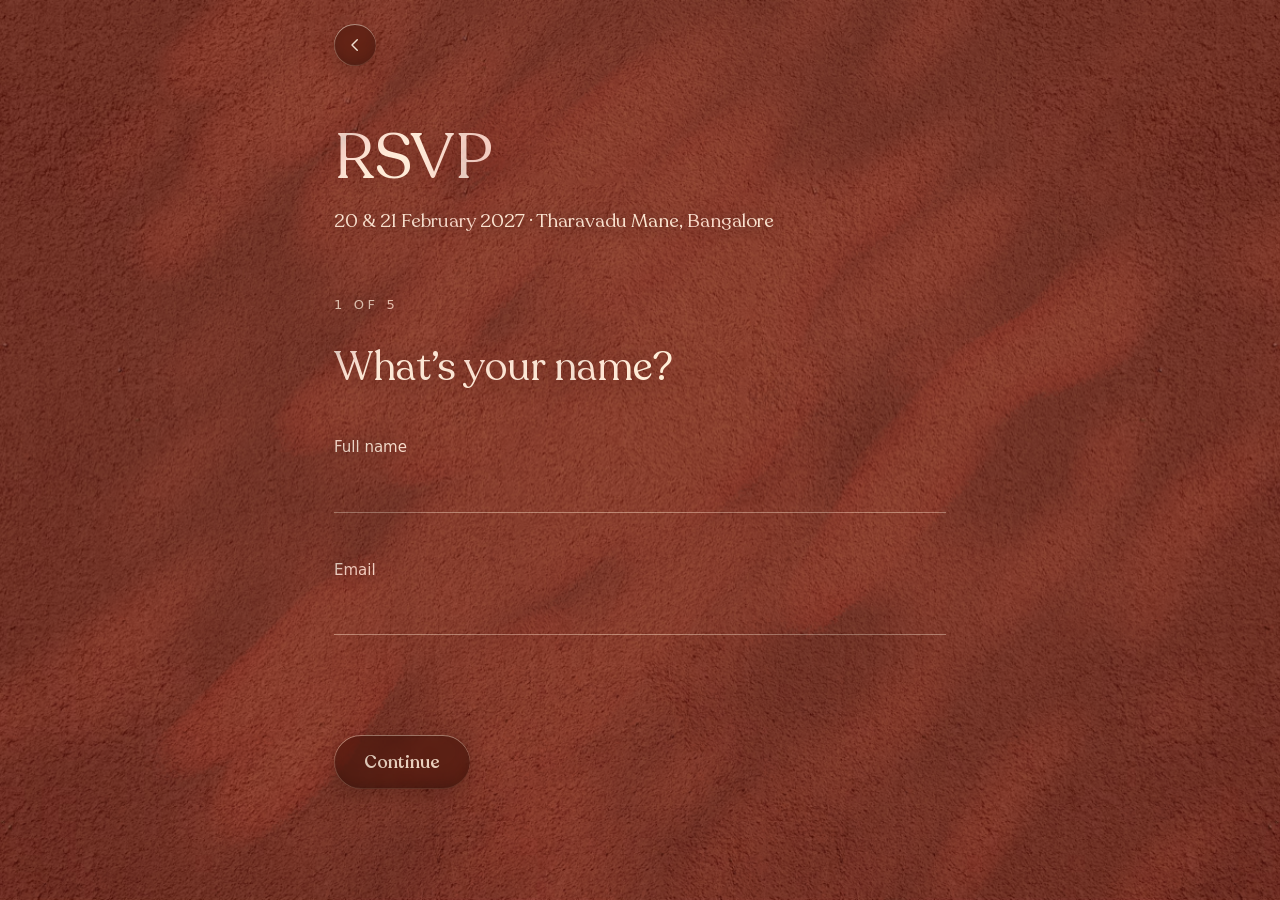
==== commit 9eda654b: "Drop the terracotta tile from the browser tab icon The tab icon is now the marigold on transparency," ====
--- a/rsvp/index.html
+++ b/rsvp/index.html
@@ -12,7 +12,7 @@
       content="Let Akriti and Srijan know whether you can be there on 20 and 21 February 2027."
     />
     <title>RSVP &middot; Akriti &amp; Srijan</title>
-    <link rel="icon" href="../favicon-32.png" sizes="32x32" type="image/png" />
+    <link rel="icon" href="../favicon-32.png?v=2" sizes="32x32" type="image/png" />
     <link rel="apple-touch-icon" href="../favicon-180.png" />
     <link rel="stylesheet" href="../styles.css" />
     <script>
--- a/styles.css
+++ b/styles.css
@@ -1805,7 +1805,10 @@
 .site-footer b {
   display: block;
   font-family: var(--font-display);
-  font-weight: 500;
+  /* 400, not 500, to match .details-title. They sit at the same size on
+     the same wall, so a heavier weight here read as a second style
+     rather than the same voice closing the page. */
+  font-weight: 400;
   font-size: var(--t-title);
   color: #fff6ea;
   text-shadow: 0 2px 22px rgba(60, 16, 8, 0.5);
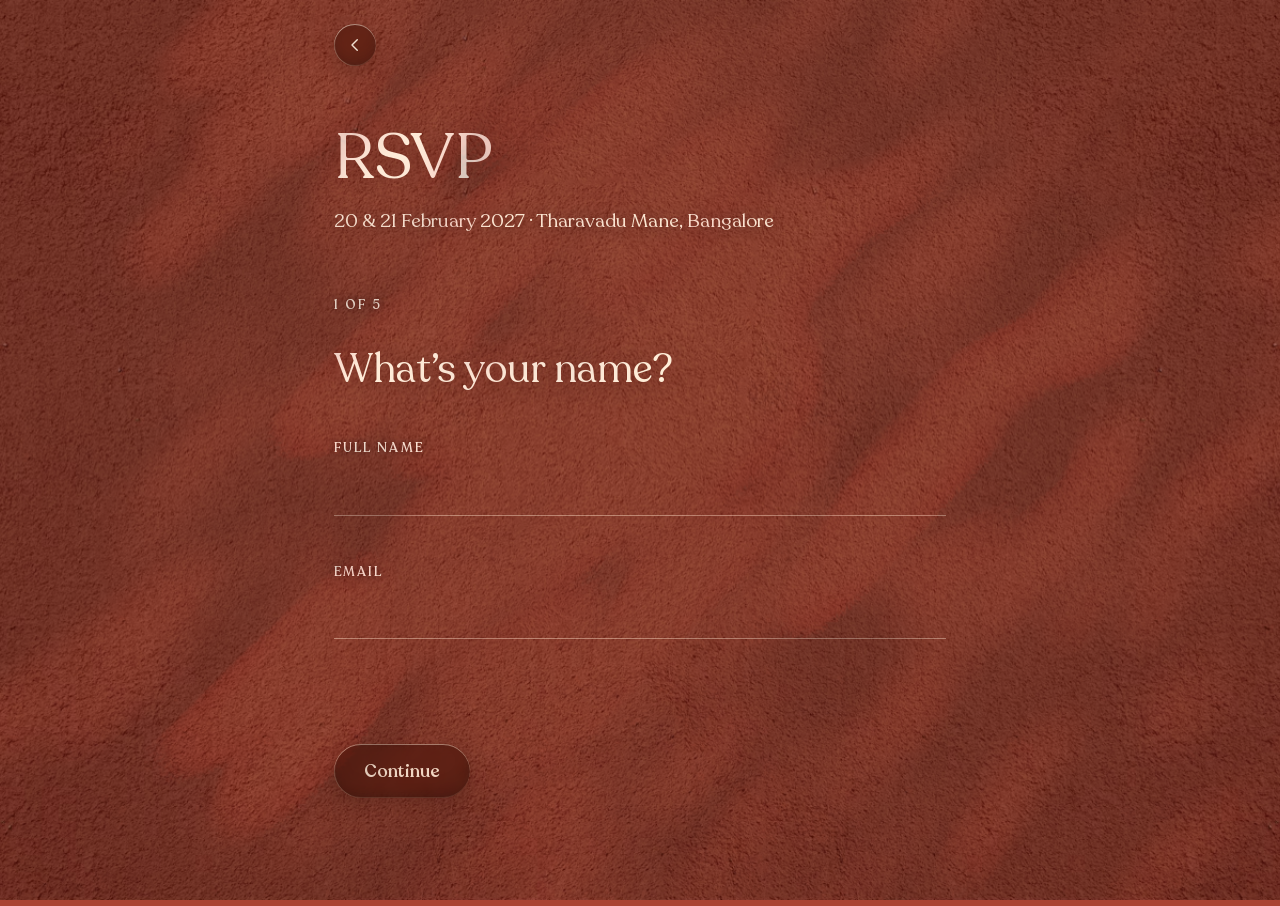
==== commit 215cbb7c: "Ask which nights for accommodation, and give the RSVP one typographic voice Accommodation: - "Do you" ====
--- a/rsvp/index.html
+++ b/rsvp/index.html
@@ -151,16 +151,50 @@
           </fieldset>
 
           <fieldset class="rsvp-step" data-step>
-            <legend class="rsvp-q">Do you need a room?</legend>
+            <legend class="rsvp-q">Do you need accommodation?</legend>
             <div class="rsvp-choices">
               <label class="rsvp-choice">
                 <input type="radio" name="room" value="Yes" required />
-                <span>Yes, please book one</span>
+                <span>Yes, please book it for me</span>
               </label>
               <label class="rsvp-choice">
                 <input type="radio" name="room" value="No" />
                 <span>No, I&rsquo;ve got it covered</span>
               </label>
+            </div>
+
+            <!-- A follow-up, not a seventh question. It sits inside the
+                 same fieldset, so it belongs to the step above it and the
+                 stepper never sees it. rsvp.js hides and disables it for
+                 anything but a yes, which keeps it out of the tab order,
+                 out of the review and out of the submitted data.
+
+                 A checkbox group has no legend of its own inside an
+                 existing fieldset, so role="group" plus aria-labelledby
+                 is what names it. -->
+            <div class="rsvp-nights" id="rsvp-nights" hidden>
+              <p class="rsvp-subq" id="rsvp-nights-label">
+                Which nights will you be staying with us?
+              </p>
+              <div
+                class="rsvp-choices rsvp-choices--nights"
+                role="group"
+                aria-labelledby="rsvp-nights-label"
+                data-review-label="Nights"
+              >
+                <label class="rsvp-choice rsvp-choice--night">
+                  <input type="checkbox" name="nights" value="Fri 19 Feb" />
+                  <span><b>Fri</b> 19 Feb</span>
+                </label>
+                <label class="rsvp-choice rsvp-choice--night">
+                  <input type="checkbox" name="nights" value="Sat 20 Feb" />
+                  <span><b>Sat</b> 20 Feb</span>
+                </label>
+                <label class="rsvp-choice rsvp-choice--night">
+                  <input type="checkbox" name="nights" value="Sun 21 Feb" />
+                  <span><b>Sun</b> 21 Feb</span>
+                </label>
+              </div>
             </div>
           </fieldset>
         </div>
--- a/styles.css
+++ b/styles.css
@@ -2353,13 +2353,9 @@
   margin-top: clamp(40px, 7vh, 72px);
 }
 
+/* Spacing only. Everything else comes from the shared marker rule. */
 .rsvp-progress {
   margin: 0 0 var(--space-6);
-  font-size: 13px;
-  letter-spacing: 0.28em;
-  text-transform: uppercase;
-  color: #fae8d9;
-  text-shadow: 0 2px 14px rgba(60, 16, 8, 0.55);
 }
 
 /* A fieldset, because these really are groups of related controls, but
@@ -2425,15 +2421,92 @@
   border-radius: 4px;
 }
 
+/* ---------- The small marker ----------
+   ONE treatment for every small structural label on this page: the step
+   counter, the field labels, the review keys, the day above each night.
+   They used to be five separate rules in five sizes with five different
+   tracking values, all in the system sans, which read as UI chrome
+   bolted onto an invitation rather than part of it.
+
+   Set in the same Recoleta as everything else, so the page speaks in one
+   voice with two registers instead of two unrelated families. Anything
+   the page SAYS or you ANSWER is sentence case at reading size; anything
+   that merely MARKS a thing is these caps.
+
+   ⚠️ Uppercase and tracked deliberately, not as decoration. Recoleta's
+   lowercase at 13px is far too fine to hold cream on terracotta under a
+   multiply blend. Caps have no descenders, one uniform height and, once
+   the letter-spacing opens them up, enough ink to survive it.
+
+   Medium rather than SemiBold, which is what this started as. SemiBold
+   read heavy against the regular weight of the questions above it, and
+   Medium is already loaded for the buttons so it costs nothing to
+   download. ⚠️ Dropping a weight takes ink away, which costs contrast,
+   so it was re-measured rather than assumed. See the colour note below.
+
+   ⚠️ This rule must stay BELOW .rsvp-progress and ABOVE nothing that
+   redeclares the same properties. .rsvp-review dt and
+   .rsvp-choice--night b both sit further down the file at equal
+   specificity, so they would win on source order: neither may set
+   font-family, size, weight, tracking or case of its own. */
+.rsvp-progress,
+.rsvp-label,
+.rsvp-review dt,
+.rsvp-choice--night b {
+  font-family: var(--font-display);
+  font-weight: 500;
+  font-size: 13px;
+  line-height: 1.3;
+  letter-spacing: 0.16em;
+  text-transform: uppercase;
+  /* Measured, not chosen, and measured twice. A warm dim #f6dcc5 was the
+     obvious colour for something meant to recede and put all seven
+     markers between 4.20 and 4.48 against the 4.5 threshold; #fdeede
+     still left five short at 4.24 to 4.43. This is the same cream the
+     question above it uses, which clears the threshold everywhere with
+     real headroom.
+
+     Losing the colour difference costs nothing here: at 13px tracked
+     caps against a 40px sentence, the size and the case already do all
+     the separating, and the marker still reads as the quieter thing.
+
+     Two shadows for the same reason .rsvp-input has two. The wide one is
+     the page's house style; the tight one darkens the wall in the few
+     pixels immediately around each glyph, which is the only background
+     that actually affects legibility. The audit reads its background
+     from a shadow-off frame, so this buys nothing on paper and a real
+     amount on screen. */
+  color: #fffaf2;
+  text-shadow:
+    0 2px 14px rgba(60, 16, 8, 0.55),
+    0 0 6px rgba(60, 16, 8, 0.5);
+}
+
 /* Underline fields group by proximity, not by a box, so the gap above a
    label has to beat the gap below it. Otherwise the label reads as
-   belonging to the line above it rather than to its own. */
+   belonging to the line above it rather than to its own.
+
+   The bottom gap is 6px rather than 4px now the label is tracked caps:
+   caps sit on the baseline with nothing below them, so the same measured
+   gap looks tighter than it did with a descending lowercase "y". */
 .rsvp-label {
   display: block;
-  margin: var(--space-7) 0 4px;
-  font-size: 15px;
-  color: #fcf3ea;
-  text-shadow: 0 2px 14px rgba(60, 16, 8, 0.5);
+  margin: var(--space-7) 0 6px;
+}
+
+/* A question, not a field label, so it belongs to the speaking voice: a
+   smaller sibling of .rsvp-q rather than a marker. It used to carry
+   .rsvp-label, which made "Which nights will you be staying with us?"
+   look like the caption on a text field instead of something being
+   asked. */
+.rsvp-subq {
+  margin: var(--space-7) 0 0;
+  font-family: var(--font-display);
+  font-weight: 400;
+  font-size: clamp(19px, 1.8vw, 23px);
+  line-height: 1.3;
+  color: #fffaf2;
+  text-shadow: 0 3px 22px rgba(60, 16, 8, 0.45);
 }
 
 /* A single rule to write on rather than a boxed field. A cream box is
@@ -2578,7 +2651,8 @@
 
 .rsvp-help {
   margin: var(--space-3) 0 0;
-  font-size: 14.5px;
+  font-family: var(--font-display);
+  font-size: clamp(15px, 1.5vw, 18px);
   line-height: 1.5;
   color: #faf0e5;
   text-shadow: 0 2px 14px rgba(60, 16, 8, 0.5);
@@ -2667,6 +2741,65 @@
   }
 }
 
+/* ---------- Which nights ----------
+   A follow-up inside the accommodation step, not a step of its own. It is
+   shown only for a yes, so it needs to arrive rather than appear: the
+   animation runs on its own because [hidden] is display:none, and lifting
+   that restarts it with no JavaScript involved. */
+.rsvp-nights {
+  animation: nights-in 320ms cubic-bezier(0.32, 0.72, 0, 1) both;
+}
+
+@keyframes nights-in {
+  from {
+    opacity: 0;
+    transform: translateY(-8px);
+  }
+  to {
+    opacity: 1;
+    transform: none;
+  }
+}
+
+@media (prefers-reduced-motion: reduce) {
+  .rsvp-nights {
+    animation: none;
+  }
+}
+
+/* Three short answers read better side by side than as a third column of
+   full-width pills under two that already are. minmax(0, 1fr) rather than
+   1fr so a long label shrinks the pill instead of overflowing the row. */
+.rsvp-choices--nights {
+  grid-template-columns: repeat(3, minmax(0, 1fr));
+  gap: var(--space-2);
+  /* Wider than the 12px it started at. These pills answer the question
+     directly above them, so the gap has to read as "belonging to" rather
+     than "crammed under", while still being far tighter than the 48px
+     separating that question from the yes and no above it. */
+  margin-top: var(--space-4);
+}
+
+.rsvp-choice--night {
+  /* These say what they are on two lines and have no neighbours to line
+     up with, so they centre rather than sit against a left padding. */
+  flex-direction: column;
+  justify-content: center;
+  gap: 2px;
+  padding: 14px 8px;
+  font-size: clamp(15px, 1.3vw, 17px);
+  text-align: center;
+}
+
+.rsvp-choice--night span {
+  display: block;
+}
+
+/* Block only: the shared marker rule sets the type. */
+.rsvp-choice--night b {
+  display: block;
+}
+
 /* ---------- Review ---------- */
 .rsvp-review {
   margin: var(--space-6) 0 0;
@@ -2677,12 +2810,16 @@
   border-top: 1px solid rgba(255, 240, 224, 0.25);
 }
 
+/* A rule above every row leaves the list stopping mid-air rather than
+   closing. One at the foot finishes it, and matches the underline every
+   field on the way here was typed onto. */
+.rsvp-review > div:last-child {
+  border-bottom: 1px solid rgba(255, 240, 224, 0.25);
+}
+
+/* Nothing typographic here: see the shared marker rule. */
 .rsvp-review dt {
-  font-size: 13px;
-  letter-spacing: 0.16em;
-  text-transform: uppercase;
-  color: #eec9a8;
-  text-shadow: 0 2px 14px rgba(60, 16, 8, 0.5);
+  margin: 0;
 }
 
 .rsvp-review dd {
@@ -2690,7 +2827,12 @@
   font-family: var(--font-display);
   font-size: clamp(17px, 1.7vw, 21px);
   color: #fff6ea;
-  text-shadow: 0 2px 18px rgba(60, 16, 8, 0.45);
+  /* The tight second shadow again: at 390 this measured 4.55 against a
+     4.5 threshold, which is one percent of headroom on a page where the
+     light pools differently at every scroll position. */
+  text-shadow:
+    0 2px 18px rgba(60, 16, 8, 0.45),
+    0 0 6px rgba(60, 16, 8, 0.5);
   overflow-wrap: anywhere;
 }
 
@@ -2723,16 +2865,26 @@
   display: none;
 }
 
+/* The quiet half of the pair. Same Recoleta as the button beside it, so
+   the two read as one set of controls rather than a serif button next to
+   a sans link; the underline and the dimmer cream carry the hierarchy
+   instead of a change of family. */
 .rsvp-back {
   order: -1;
   padding: 15px 6px;
   border: 0;
   background: none;
-  color: #f0ddcd;
-  font-family: var(--font-body);
-  font-size: 15px;
+  /* Had no text shadow at all, which is why it measured 4.35 against a
+     4.5 threshold while everything around it passed. Brighter cream and
+     the same shadow pair as the markers. */
+  color: #fff6ea;
+  text-shadow:
+    0 2px 14px rgba(60, 16, 8, 0.55),
+    0 0 6px rgba(60, 16, 8, 0.5);
+  font-family: var(--font-display);
+  font-size: 17px;
   text-decoration: underline;
-  text-underline-offset: 4px;
+  text-underline-offset: 5px;
   cursor: pointer;
 }
 
@@ -2747,10 +2899,13 @@
   outline-offset: 4px;
 }
 
+/* Same Recoleta as the date and venue line under the title, so every
+   sentence the page says back to you is set in one voice. */
 .form-status {
   margin: var(--space-5) 0 0;
   min-height: 1.4em;
-  font-size: 15.5px;
+  font-family: var(--font-display);
+  font-size: clamp(15px, 1.5vw, 19px);
   color: #f6e6d6;
   text-shadow: 0 2px 14px rgba(60, 16, 8, 0.55);
 }
@@ -2795,7 +2950,8 @@
 
 .rsvp-done p {
   margin: 0;
-  font-size: 17px;
+  font-family: var(--font-display);
+  font-size: clamp(15px, 1.5vw, 19px);
   line-height: 1.6;
   color: #f4e7da;
   text-shadow: 0 2px 16px rgba(60, 16, 8, 0.5);
